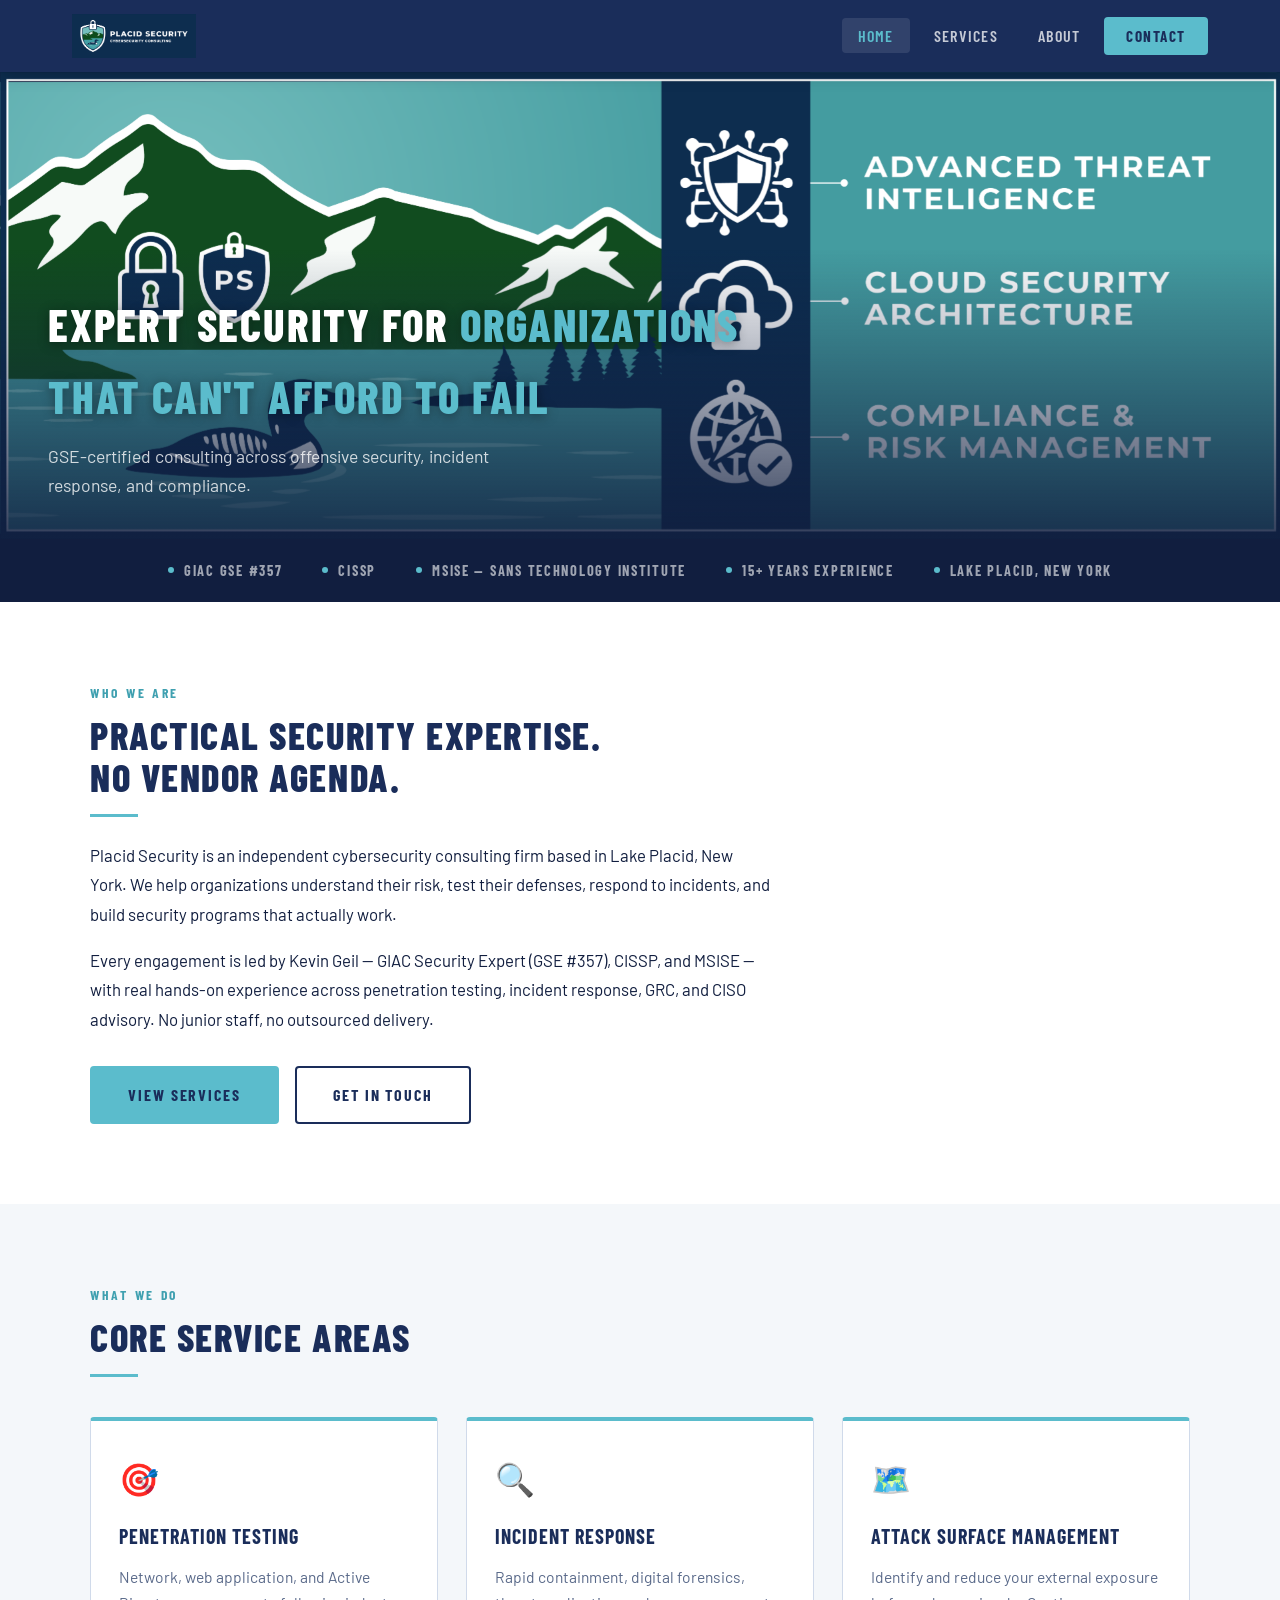
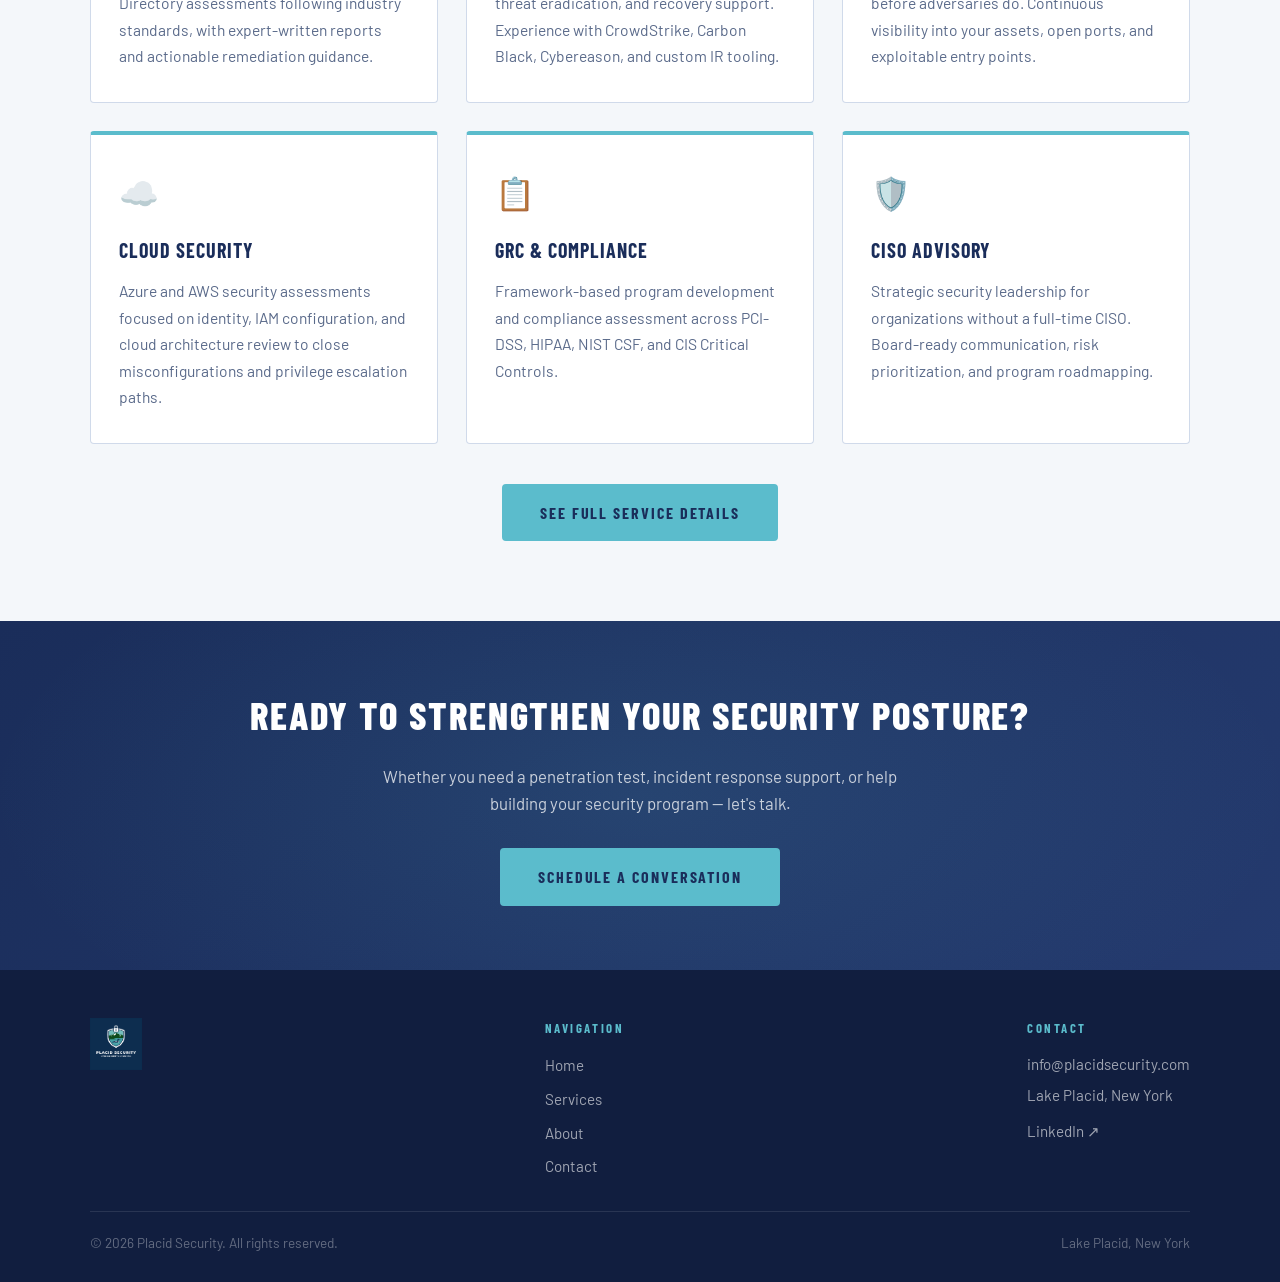
==== index.html @ 0de11780 "Initial site" ====
<!DOCTYPE html>
<html lang="en">
<head>
  <meta charset="UTF-8">
  <meta name="viewport" content="width=device-width, initial-scale=1.0">
  <title>Placid Security — Cybersecurity Consulting</title>
  <meta name="description" content="Expert cybersecurity consulting — penetration testing, incident response, GRC, and CISO advisory — from a GIAC GSE-certified practitioner.">
  <link rel="stylesheet" href="assets/style.css">
  <link rel="icon" type="image/png" href="assets/images/logo-icon-darkblue.png">
</head>
<body>

  <!-- NAV -->
  <nav class="nav">
    <div class="nav-inner">
      <a class="nav-logo" href="index.html">
        <img src="assets/images/logo-horizontal-darkblue.png" alt="Placid Security">
      </a>
      <button class="nav-toggle" id="navToggle" aria-label="Toggle menu">
        <span></span><span></span><span></span>
      </button>
      <ul class="nav-links" id="navLinks">
        <li><a href="index.html" class="active">Home</a></li>
        <li><a href="services.html">Services</a></li>
        <li><a href="about.html">About</a></li>
        <li><a href="contact.html" class="nav-cta">Contact</a></li>
      </ul>
    </div>
  </nav>

  <!-- HERO -->
  <section class="hero">
    <!-- TODO: Replace with updated hero image when designer delivers corrected version
         Updated text should read: Attack Surface Management / Cloud Security Architecture / Compliance & Risk Management -->
    <img class="hero-banner" src="assets/images/hero-banner.png" alt="Placid Security — Cybersecurity Consulting">
    <div class="hero-overlay">
      <div class="hero-tagline">Expert security for <span>organizations that can't afford to fail</span></div>
      <div class="hero-sub">GSE-certified consulting across offensive security, incident response, and compliance.</div>
    </div>
  </section>

  <!-- TRUST BAR -->
  <div class="trust-bar">
    <div class="trust-item">GIAC GSE #357</div>
    <div class="trust-item">CISSP</div>
    <div class="trust-item">MSISE — SANS Technology Institute</div>
    <div class="trust-item">15+ Years Experience</div>
    <div class="trust-item">Lake Placid, New York</div>
  </div>

  <!-- INTRO -->
  <section class="section">
    <div class="section-inner">
      <div class="section-label">Who We Are</div>
      <h2 class="section-title">Practical security expertise.<br>No vendor agenda.</h2>
      <hr class="section-title-rule">
      <div class="section-body">
        <p>Placid Security is an independent cybersecurity consulting firm based in Lake Placid, New York. We help organizations understand their risk, test their defenses, respond to incidents, and build security programs that actually work.</p>
        <p>Every engagement is led by Kevin Geil — GIAC Security Expert (GSE #357), CISSP, and MSISE — with real hands-on experience across penetration testing, incident response, GRC, and CISO advisory. No junior staff, no outsourced delivery.</p>
      </div>
      <div style="margin-top: 32px; display: flex; gap: 16px; flex-wrap: wrap;">
        <a href="services.html" class="btn btn-primary">View Services</a>
        <a href="contact.html" class="btn btn-outline" style="color: var(--navy); border-color: var(--navy);">Get In Touch</a>
      </div>
    </div>
  </section>

  <!-- SERVICES PREVIEW -->
  <section class="section section--alt">
    <div class="section-inner">
      <div class="section-label">What We Do</div>
      <h2 class="section-title">Core Service Areas</h2>
      <hr class="section-title-rule">
      <div class="services-grid">
        <div class="service-card">
          <div class="service-icon">🎯</div>
          <h3>Penetration Testing</h3>
          <p>Network, web application, and Active Directory assessments following industry standards, with expert-written reports and actionable remediation guidance.</p>
        </div>
        <div class="service-card">
          <div class="service-icon">🔍</div>
          <h3>Incident Response</h3>
          <p>Rapid containment, digital forensics, threat eradication, and recovery support. Experience with CrowdStrike, Carbon Black, Cybereason, and custom IR tooling.</p>
        </div>
        <div class="service-card">
          <div class="service-icon">🗺️</div>
          <h3>Attack Surface Management</h3>
          <p>Identify and reduce your external exposure before adversaries do. Continuous visibility into your assets, open ports, and exploitable entry points.</p>
        </div>
        <div class="service-card">
          <div class="service-icon">☁️</div>
          <h3>Cloud Security</h3>
          <p>Azure and AWS security assessments focused on identity, IAM configuration, and cloud architecture review to close misconfigurations and privilege escalation paths.</p>
        </div>
        <div class="service-card">
          <div class="service-icon">📋</div>
          <h3>GRC &amp; Compliance</h3>
          <p>Framework-based program development and compliance assessment across PCI-DSS, HIPAA, NIST CSF, and CIS Critical Controls.</p>
        </div>
        <div class="service-card">
          <div class="service-icon">🛡️</div>
          <h3>CISO Advisory</h3>
          <p>Strategic security leadership for organizations without a full-time CISO. Board-ready communication, risk prioritization, and program roadmapping.</p>
        </div>
      </div>
      <div style="margin-top: 40px; text-align: center;">
        <a href="services.html" class="btn btn-primary">See Full Service Details</a>
      </div>
    </div>
  </section>

  <!-- CTA BAND -->
  <section class="cta-band">
    <h2>Ready to strengthen your security posture?</h2>
    <p>Whether you need a penetration test, incident response support, or help building your security program — let's talk.</p>
    <a href="contact.html" class="btn btn-primary">Schedule a Conversation</a>
  </section>

  <!-- FOOTER -->
  <footer class="footer">
    <div class="footer-inner">
      <div class="footer-top">
        <div class="footer-logo">
          <img src="assets/images/logo-stacked-darkblue.png" alt="Placid Security">
        </div>
        <div class="footer-nav">
          <h4>Navigation</h4>
          <ul>
            <li><a href="index.html">Home</a></li>
            <li><a href="services.html">Services</a></li>
            <li><a href="about.html">About</a></li>
            <li><a href="contact.html">Contact</a></li>
          </ul>
        </div>
        <div class="footer-contact">
          <h4>Contact</h4>
          <p><a href="mailto:info@placidsecurity.com">info@placidsecurity.com</a></p>
          <p>Lake Placid, New York</p>
          <p style="margin-top: 12px;"><a href="https://www.linkedin.com/in/kevin-geil" target="_blank" rel="noopener">LinkedIn ↗</a></p>
        </div>
      </div>
      <div class="footer-bottom">
        <p class="footer-copy">&copy; 2026 Placid Security. All rights reserved.</p>
        <p class="footer-copy">Lake Placid, New York</p>
      </div>
    </div>
  </footer>

  <script>
    document.getElementById('navToggle').addEventListener('click', function() {
      document.getElementById('navLinks').classList.toggle('open');
    });
  </script>
</body>
</html>
---- assets/style.css ----
/* ============================================
   PLACID SECURITY — Global Stylesheet
   Color palette extracted from brand assets:
   --navy:   #1a2d5a  (dark navy)
   --teal:   #5bbccc  (lake teal)
   --green:  #1e6b3a  (mountain green)
   --white:  #ffffff
   ============================================ */

@import url('https://fonts.googleapis.com/css2?family=Barlow+Condensed:wght@600;700;800&family=Barlow:wght@400;500;600&display=swap');

:root {
  --navy:        #1a2d5a;
  --navy-dark:   #111e3f;
  --navy-light:  #243a6e;
  --teal:        #5bbccc;
  --teal-light:  #7dd4e0;
  --teal-dark:   #3fa0b0;
  --green:       #1e6b3a;
  --white:       #ffffff;
  --off-white:   #f4f7fa;
  --text-dark:   #111e3f;
  --text-muted:  #5a6a8a;
  --border:      #d0daea;

  --font-display: 'Barlow Condensed', sans-serif;
  --font-body:    'Barlow', sans-serif;

  --nav-height: 72px;
  --section-pad: 80px;
  --radius: 4px;
  --shadow: 0 4px 24px rgba(26,45,90,0.12);
  --shadow-lg: 0 12px 48px rgba(26,45,90,0.20);
}

*, *::before, *::after { box-sizing: border-box; margin: 0; padding: 0; }

html { scroll-behavior: smooth; }

body {
  font-family: var(--font-body);
  color: var(--text-dark);
  background: var(--white);
  line-height: 1.6;
  -webkit-font-smoothing: antialiased;
}

img { display: block; max-width: 100%; }
a { color: inherit; text-decoration: none; }

/* ---- NAVIGATION ---- */
.nav {
  position: sticky;
  top: 0;
  z-index: 100;
  background: var(--navy);
  height: var(--nav-height);
  display: flex;
  align-items: center;
  box-shadow: 0 2px 16px rgba(0,0,0,0.25);
}

.nav-inner {
  width: 100%;
  max-width: 1200px;
  margin: 0 auto;
  padding: 0 32px;
  display: flex;
  align-items: center;
  justify-content: space-between;
}

.nav-logo img {
  height: 44px;
  width: auto;
}

.nav-links {
  display: flex;
  gap: 8px;
  list-style: none;
}

.nav-links a {
  font-family: var(--font-display);
  font-size: 1rem;
  font-weight: 600;
  letter-spacing: 0.08em;
  text-transform: uppercase;
  color: rgba(255,255,255,0.75);
  padding: 8px 16px;
  border-radius: var(--radius);
  transition: color 0.2s, background 0.2s;
}

.nav-links a:hover,
.nav-links a.active {
  color: var(--white);
  background: rgba(255,255,255,0.1);
}

.nav-links a.active {
  color: var(--teal);
}

.nav-cta {
  font-family: var(--font-display) !important;
  font-size: 0.95rem !important;
  font-weight: 700 !important;
  letter-spacing: 0.1em !important;
  text-transform: uppercase !important;
  background: var(--teal) !important;
  color: var(--navy) !important;
  padding: 10px 22px !important;
  border-radius: var(--radius) !important;
  transition: background 0.2s, transform 0.15s !important;
}

.nav-cta:hover {
  background: var(--teal-light) !important;
  color: var(--navy) !important;
  transform: translateY(-1px);
}

/* Mobile nav toggle */
.nav-toggle {
  display: none;
  flex-direction: column;
  gap: 5px;
  cursor: pointer;
  padding: 4px;
  background: none;
  border: none;
}
.nav-toggle span {
  display: block;
  width: 24px;
  height: 2px;
  background: var(--white);
  border-radius: 2px;
  transition: all 0.3s;
}

/* ---- HERO ---- */
.hero {
  position: relative;
  width: 100%;
  overflow: hidden;
  background: var(--navy-dark);
}

.hero-banner {
  width: 100%;
  height: auto;
  display: block;
  max-height: 600px;
  object-fit: cover;
  object-position: center;
  opacity: 0;
  animation: fadeIn 0.8s ease 0.2s forwards;
}

.hero-overlay {
  position: absolute;
  bottom: 0;
  left: 0;
  right: 0;
  padding: 40px 48px;
  background: linear-gradient(to top, rgba(17,30,63,0.85) 0%, transparent 100%);
}

.hero-tagline {
  font-family: var(--font-display);
  font-size: clamp(1.8rem, 3.5vw, 2.8rem);
  font-weight: 800;
  letter-spacing: 0.04em;
  text-transform: uppercase;
  color: var(--white);
  text-shadow: 0 2px 12px rgba(0,0,0,0.4);
  max-width: 700px;
}

.hero-tagline span {
  color: var(--teal);
}

.hero-sub {
  margin-top: 10px;
  font-size: 1.1rem;
  color: rgba(255,255,255,0.8);
  max-width: 500px;
}

/* ---- PAGE HEADER (non-home pages) ---- */
.page-header {
  background: var(--navy);
  padding: 56px 32px;
  text-align: center;
}

.page-header h1 {
  font-family: var(--font-display);
  font-size: clamp(2rem, 4vw, 3rem);
  font-weight: 800;
  letter-spacing: 0.06em;
  text-transform: uppercase;
  color: var(--white);
}

.page-header .header-rule {
  width: 60px;
  height: 3px;
  background: var(--teal);
  margin: 16px auto 0;
  border: none;
}

/* ---- SECTIONS ---- */
.section {
  padding: var(--section-pad) 32px;
}

.section-inner {
  max-width: 1100px;
  margin: 0 auto;
}

.section-label {
  font-family: var(--font-display);
  font-size: 0.85rem;
  font-weight: 700;
  letter-spacing: 0.2em;
  text-transform: uppercase;
  color: var(--teal-dark);
  margin-bottom: 10px;
}

.section-title {
  font-family: var(--font-display);
  font-size: clamp(1.8rem, 3vw, 2.4rem);
  font-weight: 800;
  letter-spacing: 0.04em;
  text-transform: uppercase;
  color: var(--navy);
  line-height: 1.1;
}

.section-title-rule {
  width: 48px;
  height: 3px;
  background: var(--teal);
  border: none;
  margin: 16px 0 24px;
}

.section-body {
  font-size: 1.05rem;
  line-height: 1.75;
  color: var(--text-dark);
  max-width: 680px;
}

.section-body p + p { margin-top: 1em; }

/* Alternating bg */
.section--alt { background: var(--off-white); }
.section--navy {
  background: var(--navy);
  color: var(--white);
}
.section--navy .section-title { color: var(--white); }
.section--navy .section-label { color: var(--teal-light); }
.section--navy .section-body { color: rgba(255,255,255,0.85); }

/* ---- TRUST BAR (Home) ---- */
.trust-bar {
  background: var(--navy-dark);
  padding: 20px 32px;
  display: flex;
  justify-content: center;
  align-items: center;
  gap: 40px;
  flex-wrap: wrap;
}

.trust-item {
  font-family: var(--font-display);
  font-size: 0.9rem;
  font-weight: 700;
  letter-spacing: 0.12em;
  text-transform: uppercase;
  color: rgba(255,255,255,0.6);
  display: flex;
  align-items: center;
  gap: 10px;
}

.trust-item::before {
  content: '';
  display: block;
  width: 6px;
  height: 6px;
  background: var(--teal);
  border-radius: 50%;
}

/* ---- SERVICES GRID ---- */
.services-grid {
  display: grid;
  grid-template-columns: repeat(auto-fit, minmax(300px, 1fr));
  gap: 28px;
  margin-top: 40px;
}

.service-card {
  background: var(--white);
  border: 1px solid var(--border);
  border-top: 4px solid var(--teal);
  border-radius: var(--radius);
  padding: 32px 28px;
  transition: box-shadow 0.25s, transform 0.25s;
  opacity: 0;
  animation: slideUp 0.5s ease forwards;
}

.service-card:hover {
  box-shadow: var(--shadow-lg);
  transform: translateY(-4px);
}

.service-card:nth-child(1) { animation-delay: 0.05s; }
.service-card:nth-child(2) { animation-delay: 0.10s; }
.service-card:nth-child(3) { animation-delay: 0.15s; }
.service-card:nth-child(4) { animation-delay: 0.20s; }
.service-card:nth-child(5) { animation-delay: 0.25s; }
.service-card:nth-child(6) { animation-delay: 0.30s; }
.service-card:nth-child(7) { animation-delay: 0.35s; }

.service-icon {
  font-size: 2rem;
  margin-bottom: 16px;
}

.service-card h3 {
  font-family: var(--font-display);
  font-size: 1.25rem;
  font-weight: 700;
  letter-spacing: 0.05em;
  text-transform: uppercase;
  color: var(--navy);
  margin-bottom: 12px;
}

.service-card p {
  font-size: 0.975rem;
  line-height: 1.7;
  color: var(--text-muted);
}

/* ---- ABOUT SPLIT ---- */
.about-split {
  display: grid;
  grid-template-columns: 1fr 1fr;
  gap: 64px;
  align-items: center;
}

.about-photo {
  display: flex;
  justify-content: center;
  align-items: center;
}

.about-logo-display {
  width: 280px;
  filter: drop-shadow(0 8px 32px rgba(26,45,90,0.2));
}

.creds-list {
  margin-top: 24px;
  display: flex;
  flex-wrap: wrap;
  gap: 10px;
}

.cred-tag {
  font-family: var(--font-display);
  font-size: 0.8rem;
  font-weight: 700;
  letter-spacing: 0.1em;
  text-transform: uppercase;
  background: var(--navy);
  color: var(--white);
  padding: 6px 14px;
  border-radius: 2px;
}

.cred-tag--teal {
  background: var(--teal);
  color: var(--navy);
}

/* ---- CTA BAND ---- */
.cta-band {
  background: linear-gradient(135deg, var(--navy) 0%, var(--navy-light) 100%);
  padding: 64px 32px;
  text-align: center;
  position: relative;
  overflow: hidden;
}

.cta-band::before {
  content: '';
  position: absolute;
  top: -50%;
  left: -10%;
  width: 120%;
  height: 200%;
  background: radial-gradient(ellipse at 50% 50%, rgba(91,188,204,0.12) 0%, transparent 60%);
  pointer-events: none;
}

.cta-band h2 {
  font-family: var(--font-display);
  font-size: clamp(1.8rem, 3vw, 2.4rem);
  font-weight: 800;
  letter-spacing: 0.05em;
  text-transform: uppercase;
  color: var(--white);
  position: relative;
}

.cta-band p {
  color: rgba(255,255,255,0.75);
  margin: 16px auto 32px;
  max-width: 540px;
  font-size: 1.05rem;
  position: relative;
}

.btn {
  display: inline-block;
  font-family: var(--font-display);
  font-size: 1rem;
  font-weight: 700;
  letter-spacing: 0.12em;
  text-transform: uppercase;
  padding: 14px 36px;
  border-radius: var(--radius);
  cursor: pointer;
  transition: all 0.2s;
  border: 2px solid transparent;
  position: relative;
}

.btn-primary {
  background: var(--teal);
  color: var(--navy);
  border-color: var(--teal);
}

.btn-primary:hover {
  background: var(--teal-light);
  border-color: var(--teal-light);
  transform: translateY(-2px);
  box-shadow: 0 6px 20px rgba(91,188,204,0.35);
}

.btn-outline {
  background: transparent;
  color: var(--white);
  border-color: rgba(255,255,255,0.4);
}

.btn-outline:hover {
  border-color: var(--white);
  background: rgba(255,255,255,0.08);
}

/* ---- CONTACT FORM ---- */
.contact-layout {
  display: grid;
  grid-template-columns: 1fr 1.5fr;
  gap: 64px;
  align-items: start;
}

.contact-info h3 {
  font-family: var(--font-display);
  font-size: 1.3rem;
  font-weight: 700;
  letter-spacing: 0.05em;
  text-transform: uppercase;
  color: var(--navy);
  margin-bottom: 16px;
}

.contact-detail {
  display: flex;
  align-items: center;
  gap: 12px;
  margin-bottom: 16px;
  font-size: 1rem;
  color: var(--text-dark);
}

.contact-detail a {
  color: var(--teal-dark);
  transition: color 0.2s;
}
.contact-detail a:hover { color: var(--navy); }

.contact-icon {
  width: 38px;
  height: 38px;
  background: var(--navy);
  border-radius: 50%;
  display: flex;
  align-items: center;
  justify-content: center;
  font-size: 1rem;
  flex-shrink: 0;
}

.form-group {
  margin-bottom: 20px;
}

.form-group label {
  display: block;
  font-family: var(--font-display);
  font-size: 0.85rem;
  font-weight: 700;
  letter-spacing: 0.12em;
  text-transform: uppercase;
  color: var(--navy);
  margin-bottom: 8px;
}

.form-group input,
.form-group select,
.form-group textarea {
  width: 100%;
  padding: 12px 16px;
  border: 1.5px solid var(--border);
  border-radius: var(--radius);
  font-family: var(--font-body);
  font-size: 1rem;
  color: var(--text-dark);
  background: var(--white);
  transition: border-color 0.2s, box-shadow 0.2s;
  outline: none;
}

.form-group input:focus,
.form-group select:focus,
.form-group textarea:focus {
  border-color: var(--teal);
  box-shadow: 0 0 0 3px rgba(91,188,204,0.15);
}

.form-group textarea {
  resize: vertical;
  min-height: 140px;
}

.form-row {
  display: grid;
  grid-template-columns: 1fr 1fr;
  gap: 16px;
}

.form-submit {
  margin-top: 8px;
}

.form-success {
  display: none;
  background: #e8f7f0;
  border: 1.5px solid #2ecc71;
  border-radius: var(--radius);
  padding: 16px 20px;
  color: #1a6b3c;
  font-weight: 500;
  margin-top: 16px;
}

/* ---- FOOTER ---- */
.footer {
  background: var(--navy-dark);
  padding: 48px 32px 28px;
}

.footer-inner {
  max-width: 1100px;
  margin: 0 auto;
}

.footer-top {
  display: flex;
  justify-content: space-between;
  align-items: flex-start;
  gap: 40px;
  flex-wrap: wrap;
  padding-bottom: 32px;
  border-bottom: 1px solid rgba(255,255,255,0.1);
}

.footer-logo img {
  height: 52px;
  width: auto;
}

.footer-nav h4 {
  font-family: var(--font-display);
  font-size: 0.8rem;
  font-weight: 700;
  letter-spacing: 0.2em;
  text-transform: uppercase;
  color: var(--teal);
  margin-bottom: 14px;
}

.footer-nav ul {
  list-style: none;
  display: flex;
  flex-direction: column;
  gap: 8px;
}

.footer-nav a {
  font-size: 0.95rem;
  color: rgba(255,255,255,0.6);
  transition: color 0.2s;
}
.footer-nav a:hover { color: var(--white); }

.footer-contact h4 {
  font-family: var(--font-display);
  font-size: 0.8rem;
  font-weight: 700;
  letter-spacing: 0.2em;
  text-transform: uppercase;
  color: var(--teal);
  margin-bottom: 14px;
}

.footer-contact p {
  font-size: 0.95rem;
  color: rgba(255,255,255,0.6);
  margin-bottom: 6px;
}

.footer-contact a {
  color: rgba(255,255,255,0.6);
  transition: color 0.2s;
}
.footer-contact a:hover { color: var(--white); }

.footer-bottom {
  padding-top: 20px;
  display: flex;
  justify-content: space-between;
  align-items: center;
  flex-wrap: wrap;
  gap: 12px;
}

.footer-copy {
  font-size: 0.85rem;
  color: rgba(255,255,255,0.35);
}

/* ---- ANIMATIONS ---- */
@keyframes fadeIn {
  from { opacity: 0; }
  to   { opacity: 1; }
}

@keyframes slideUp {
  from { opacity: 0; transform: translateY(20px); }
  to   { opacity: 1; transform: translateY(0); }
}

/* ---- RESPONSIVE ---- */
@media (max-width: 900px) {
  .about-split,
  .contact-layout {
    grid-template-columns: 1fr;
    gap: 40px;
  }
  .about-photo { display: none; }
}

@media (max-width: 768px) {
  :root { --section-pad: 56px; }

  .nav-links {
    display: none;
    position: absolute;
    top: var(--nav-height);
    left: 0;
    right: 0;
    background: var(--navy-dark);
    flex-direction: column;
    padding: 16px 24px;
    gap: 4px;
    box-shadow: 0 8px 24px rgba(0,0,0,0.3);
  }

  .nav-links.open { display: flex; }
  .nav-toggle { display: flex; }

  .hero-overlay { padding: 24px 24px; }
  .form-row { grid-template-columns: 1fr; }

  .footer-top {
    flex-direction: column;
    gap: 28px;
  }

  .footer-bottom {
    flex-direction: column;
    text-align: center;
  }
}
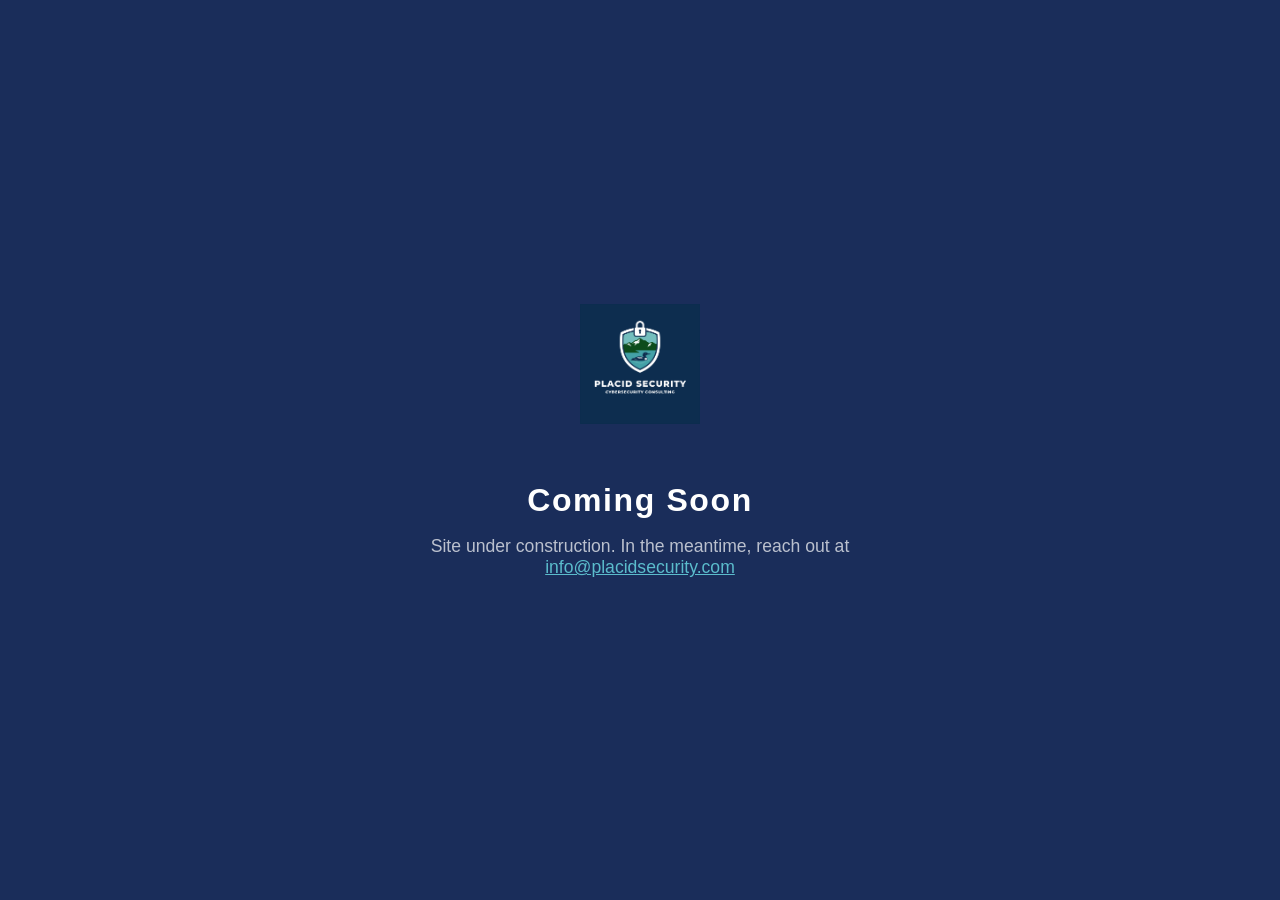
==== commit 97d203f2: "under construction" ====
--- a/index.html
+++ b/index.html
@@ -3,153 +3,22 @@
 <head>
   <meta charset="UTF-8">
   <meta name="viewport" content="width=device-width, initial-scale=1.0">
-  <title>Placid Security — Cybersecurity Consulting</title>
-  <meta name="description" content="Expert cybersecurity consulting — penetration testing, incident response, GRC, and CISO advisory — from a GIAC GSE-certified practitioner.">
-  <link rel="stylesheet" href="assets/style.css">
-  <link rel="icon" type="image/png" href="assets/images/logo-icon-darkblue.png">
+  <title>Placid Security — Coming Soon</title>
+  <style>
+    body { margin: 0; background: #1a2d5a; display: flex; align-items: center; justify-content: center; min-height: 100vh; font-family: sans-serif; }
+    .box { text-align: center; color: white; padding: 40px; }
+    img { height: 120px; margin-bottom: 32px; }
+    h1 { font-size: 2rem; letter-spacing: 0.05em; margin-bottom: 12px; }
+    p { color: rgba(255,255,255,0.7); font-size: 1.1rem; }
+    a { color: #5bbccc; }
+  </style>
 </head>
 <body>
-
-  <!-- NAV -->
-  <nav class="nav">
-    <div class="nav-inner">
-      <a class="nav-logo" href="index.html">
-        <img src="assets/images/logo-horizontal-darkblue.png" alt="Placid Security">
-      </a>
-      <button class="nav-toggle" id="navToggle" aria-label="Toggle menu">
-        <span></span><span></span><span></span>
-      </button>
-      <ul class="nav-links" id="navLinks">
-        <li><a href="index.html" class="active">Home</a></li>
-        <li><a href="services.html">Services</a></li>
-        <li><a href="about.html">About</a></li>
-        <li><a href="contact.html" class="nav-cta">Contact</a></li>
-      </ul>
-    </div>
-  </nav>
-
-  <!-- HERO -->
-  <section class="hero">
-    <!-- TODO: Replace with updated hero image when designer delivers corrected version
-         Updated text should read: Attack Surface Management / Cloud Security Architecture / Compliance & Risk Management -->
-    <img class="hero-banner" src="assets/images/hero-banner.png" alt="Placid Security — Cybersecurity Consulting">
-    <div class="hero-overlay">
-      <div class="hero-tagline">Expert security for <span>organizations that can't afford to fail</span></div>
-      <div class="hero-sub">GSE-certified consulting across offensive security, incident response, and compliance.</div>
-    </div>
-  </section>
-
-  <!-- TRUST BAR -->
-  <div class="trust-bar">
-    <div class="trust-item">GIAC GSE #357</div>
-    <div class="trust-item">CISSP</div>
-    <div class="trust-item">MSISE — SANS Technology Institute</div>
-    <div class="trust-item">15+ Years Experience</div>
-    <div class="trust-item">Lake Placid, New York</div>
+  <div class="box">
+    <img src="assets/images/logo-stacked-darkblue.png" alt="Placid Security">
+    <h1>Coming Soon</h1>
+    <p>Site under construction. In the meantime, reach out at<br>
+    <a href="mailto:info@placidsecurity.com">info@placidsecurity.com</a></p>
   </div>
-
-  <!-- INTRO -->
-  <section class="section">
-    <div class="section-inner">
-      <div class="section-label">Who We Are</div>
-      <h2 class="section-title">Practical security expertise.<br>No vendor agenda.</h2>
-      <hr class="section-title-rule">
-      <div class="section-body">
-        <p>Placid Security is an independent cybersecurity consulting firm based in Lake Placid, New York. We help organizations understand their risk, test their defenses, respond to incidents, and build security programs that actually work.</p>
-        <p>Every engagement is led by Kevin Geil — GIAC Security Expert (GSE #357), CISSP, and MSISE — with real hands-on experience across penetration testing, incident response, GRC, and CISO advisory. No junior staff, no outsourced delivery.</p>
-      </div>
-      <div style="margin-top: 32px; display: flex; gap: 16px; flex-wrap: wrap;">
-        <a href="services.html" class="btn btn-primary">View Services</a>
-        <a href="contact.html" class="btn btn-outline" style="color: var(--navy); border-color: var(--navy);">Get In Touch</a>
-      </div>
-    </div>
-  </section>
-
-  <!-- SERVICES PREVIEW -->
-  <section class="section section--alt">
-    <div class="section-inner">
-      <div class="section-label">What We Do</div>
-      <h2 class="section-title">Core Service Areas</h2>
-      <hr class="section-title-rule">
-      <div class="services-grid">
-        <div class="service-card">
-          <div class="service-icon">🎯</div>
-          <h3>Penetration Testing</h3>
-          <p>Network, web application, and Active Directory assessments following industry standards, with expert-written reports and actionable remediation guidance.</p>
-        </div>
-        <div class="service-card">
-          <div class="service-icon">🔍</div>
-          <h3>Incident Response</h3>
-          <p>Rapid containment, digital forensics, threat eradication, and recovery support. Experience with CrowdStrike, Carbon Black, Cybereason, and custom IR tooling.</p>
-        </div>
-        <div class="service-card">
-          <div class="service-icon">🗺️</div>
-          <h3>Attack Surface Management</h3>
-          <p>Identify and reduce your external exposure before adversaries do. Continuous visibility into your assets, open ports, and exploitable entry points.</p>
-        </div>
-        <div class="service-card">
-          <div class="service-icon">☁️</div>
-          <h3>Cloud Security</h3>
-          <p>Azure and AWS security assessments focused on identity, IAM configuration, and cloud architecture review to close misconfigurations and privilege escalation paths.</p>
-        </div>
-        <div class="service-card">
-          <div class="service-icon">📋</div>
-          <h3>GRC &amp; Compliance</h3>
-          <p>Framework-based program development and compliance assessment across PCI-DSS, HIPAA, NIST CSF, and CIS Critical Controls.</p>
-        </div>
-        <div class="service-card">
-          <div class="service-icon">🛡️</div>
-          <h3>CISO Advisory</h3>
-          <p>Strategic security leadership for organizations without a full-time CISO. Board-ready communication, risk prioritization, and program roadmapping.</p>
-        </div>
-      </div>
-      <div style="margin-top: 40px; text-align: center;">
-        <a href="services.html" class="btn btn-primary">See Full Service Details</a>
-      </div>
-    </div>
-  </section>
-
-  <!-- CTA BAND -->
-  <section class="cta-band">
-    <h2>Ready to strengthen your security posture?</h2>
-    <p>Whether you need a penetration test, incident response support, or help building your security program — let's talk.</p>
-    <a href="contact.html" class="btn btn-primary">Schedule a Conversation</a>
-  </section>
-
-  <!-- FOOTER -->
-  <footer class="footer">
-    <div class="footer-inner">
-      <div class="footer-top">
-        <div class="footer-logo">
-          <img src="assets/images/logo-stacked-darkblue.png" alt="Placid Security">
-        </div>
-        <div class="footer-nav">
-          <h4>Navigation</h4>
-          <ul>
-            <li><a href="index.html">Home</a></li>
-            <li><a href="services.html">Services</a></li>
-            <li><a href="about.html">About</a></li>
-            <li><a href="contact.html">Contact</a></li>
-          </ul>
-        </div>
-        <div class="footer-contact">
-          <h4>Contact</h4>
-          <p><a href="mailto:info@placidsecurity.com">info@placidsecurity.com</a></p>
-          <p>Lake Placid, New York</p>
-          <p style="margin-top: 12px;"><a href="https://www.linkedin.com/in/kevin-geil" target="_blank" rel="noopener">LinkedIn ↗</a></p>
-        </div>
-      </div>
-      <div class="footer-bottom">
-        <p class="footer-copy">&copy; 2026 Placid Security. All rights reserved.</p>
-        <p class="footer-copy">Lake Placid, New York</p>
-      </div>
-    </div>
-  </footer>
-
-  <script>
-    document.getElementById('navToggle').addEventListener('click', function() {
-      document.getElementById('navLinks').classList.toggle('open');
-    });
-  </script>
 </body>
 </html>
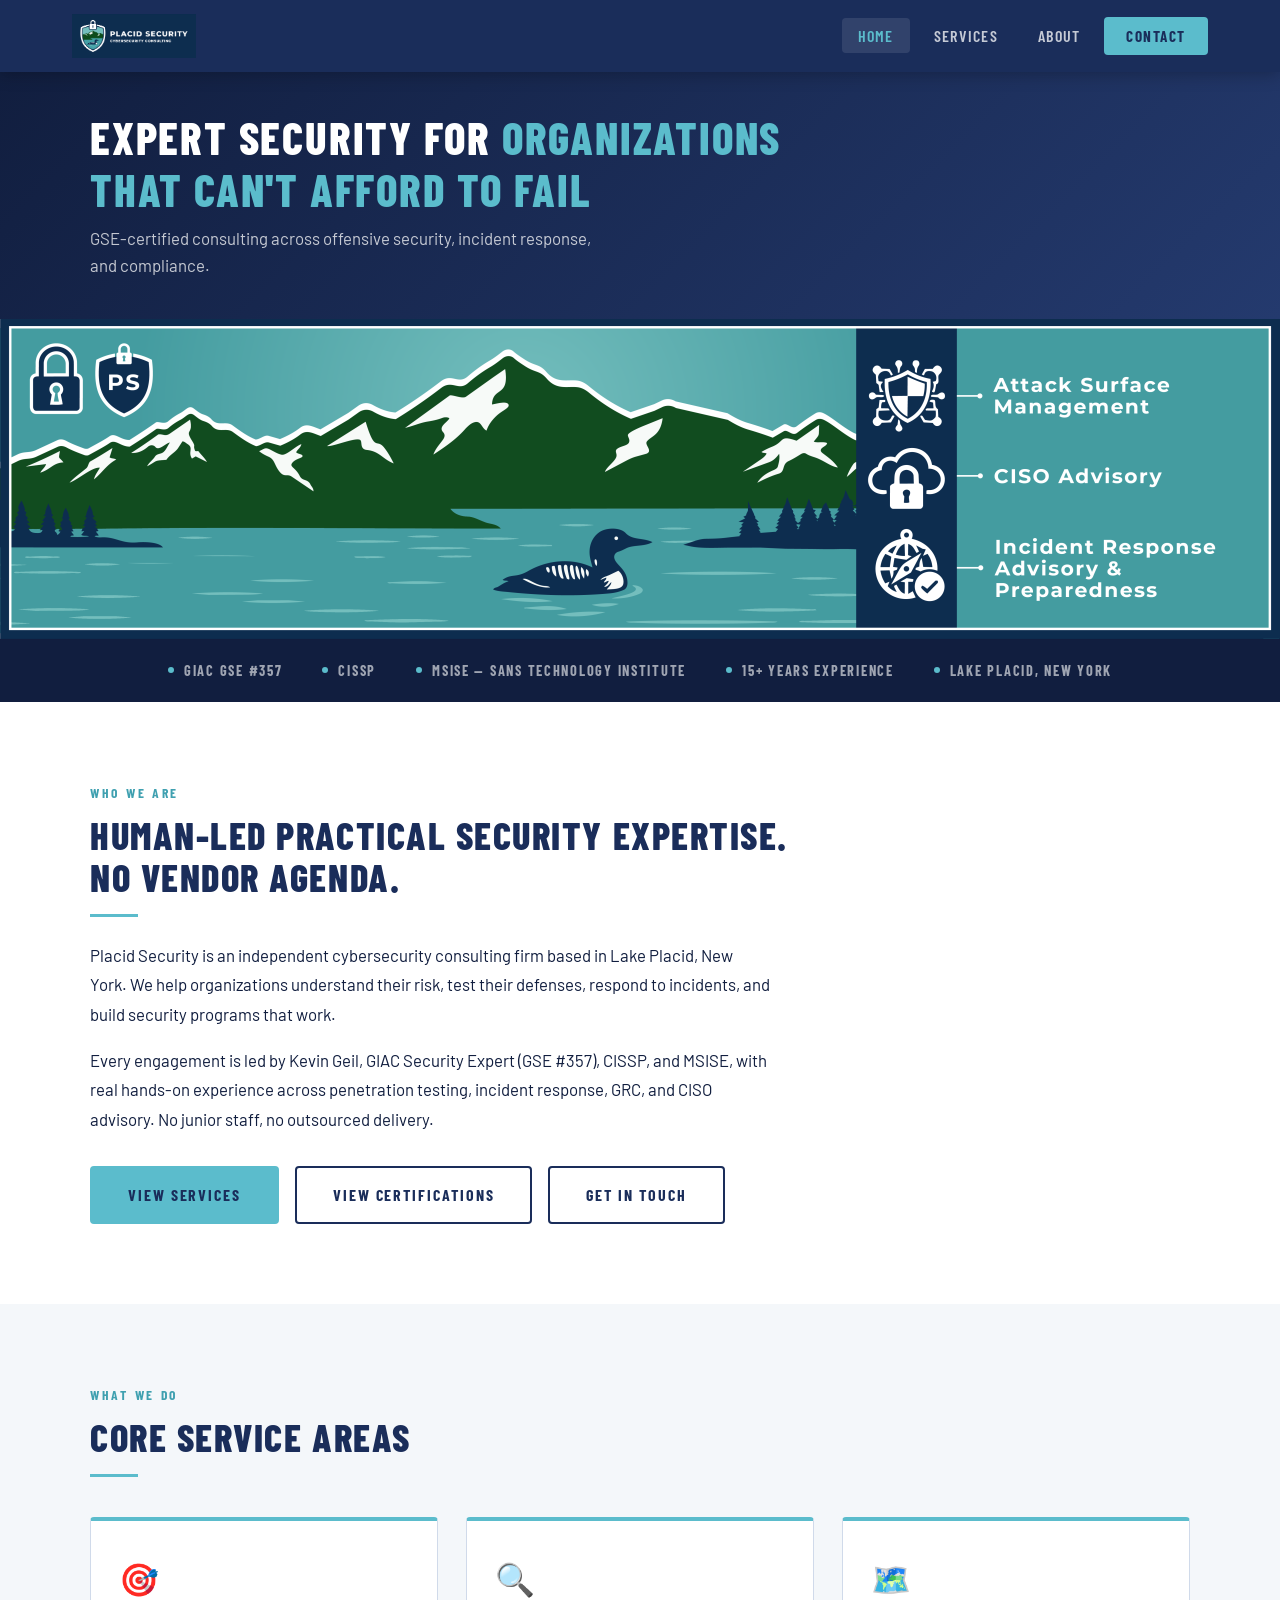
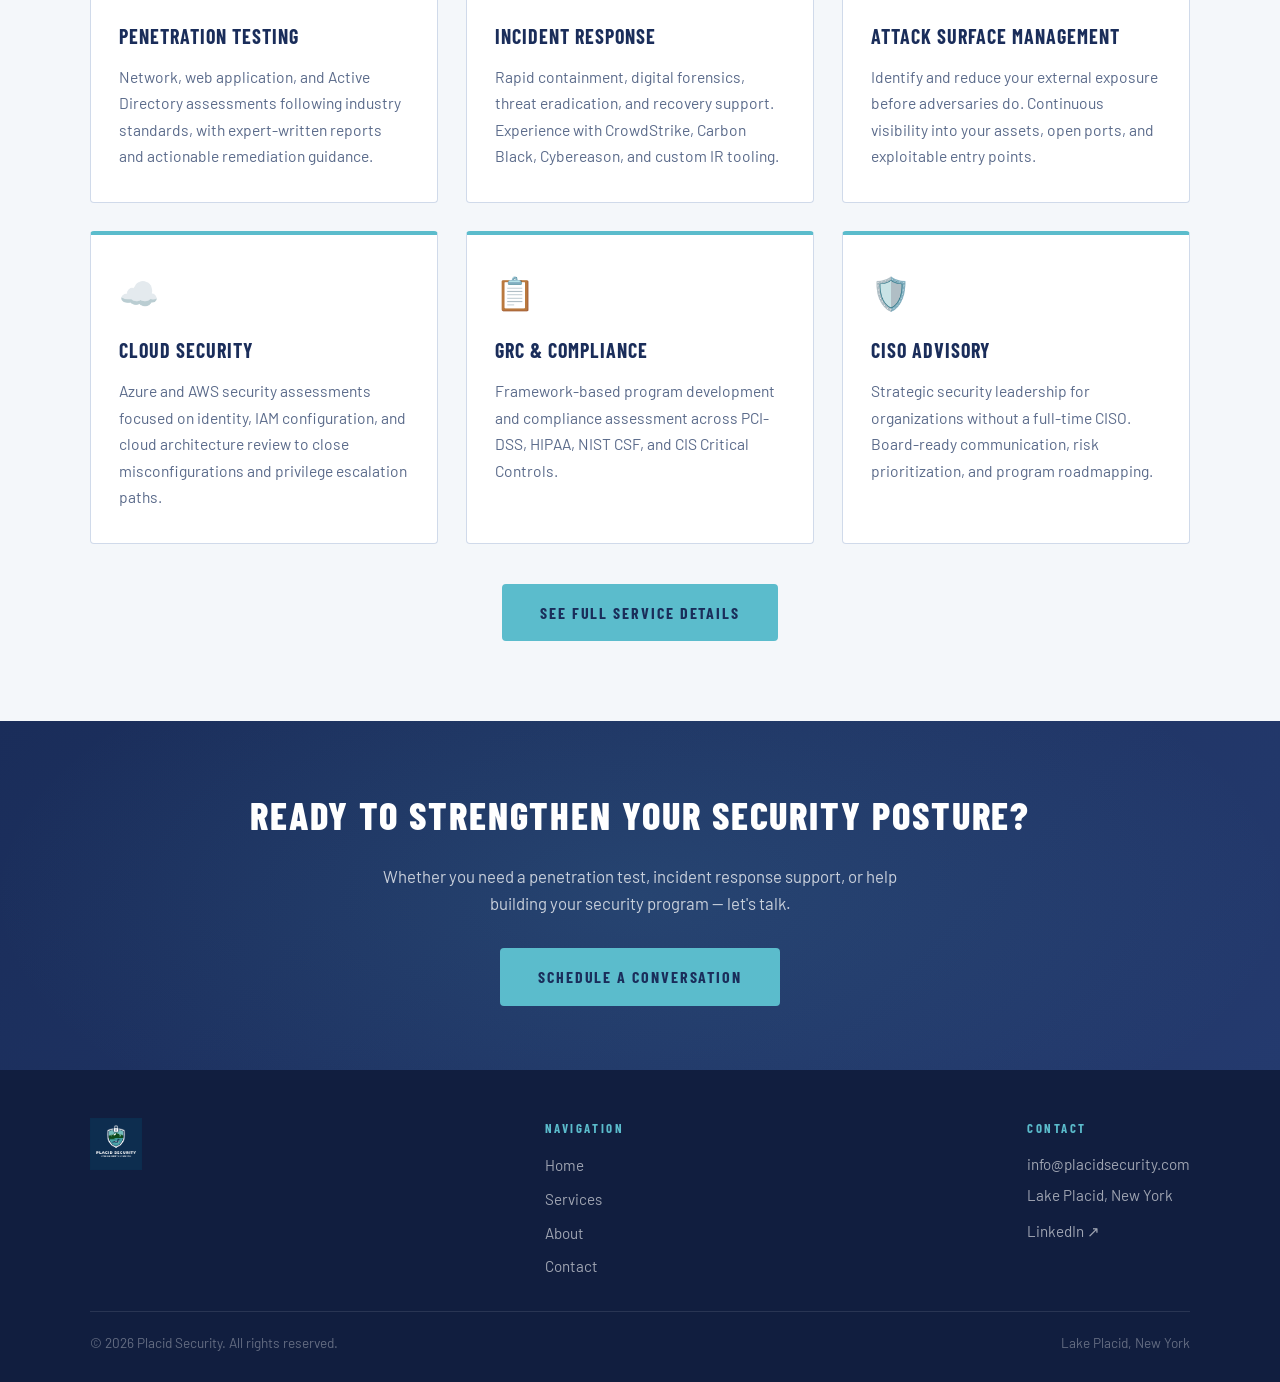
==== commit 80ec75b0: "website update" ====
--- a/index.html
+++ b/index.html
@@ -3,22 +3,165 @@
 <head>
   <meta charset="UTF-8">
   <meta name="viewport" content="width=device-width, initial-scale=1.0">
-  <title>Placid Security — Coming Soon</title>
-  <style>
-    body { margin: 0; background: #1a2d5a; display: flex; align-items: center; justify-content: center; min-height: 100vh; font-family: sans-serif; }
-    .box { text-align: center; color: white; padding: 40px; }
-    img { height: 120px; margin-bottom: 32px; }
-    h1 { font-size: 2rem; letter-spacing: 0.05em; margin-bottom: 12px; }
-    p { color: rgba(255,255,255,0.7); font-size: 1.1rem; }
-    a { color: #5bbccc; }
-  </style>
+  <title>Placid Security — Cybersecurity Consulting</title>
+  <meta name="description" content="Expert cybersecurity consulting, penetration testing, incident response, GRC, and CISO advisory, from a GIAC GSE-certified practitioner.">
+  <link rel="stylesheet" href="assets/style.css">
+  <link rel="icon" type="image/png" href="assets/images/logo-icon-darkblue.png">
 </head>
+<!-- Google tag (gtag.js) -->
+<script async src="https://www.googletagmanager.com/gtag/js?id=G-L8BX655W50"></script>
+<script>
+  window.dataLayer = window.dataLayer || [];
+  function gtag(){dataLayer.push(arguments);}
+  gtag('js', new Date());
+
+  gtag('config', 'G-L8BX655W50');
+</script>
+
 <body>
-  <div class="box">
-    <img src="assets/images/logo-stacked-darkblue.png" alt="Placid Security">
-    <h1>Coming Soon</h1>
-    <p>Site under construction. In the meantime, reach out at<br>
-    <a href="mailto:info@placidsecurity.com">info@placidsecurity.com</a></p>
+
+  <!-- NAV -->
+  <nav class="nav">
+    <div class="nav-inner">
+      <a class="nav-logo" href="index.html">
+        <img src="assets/images/logo-horizontal-darkblue.png" alt="Placid Security">
+      </a>
+      <button class="nav-toggle" id="navToggle" aria-label="Toggle menu">
+        <span></span><span></span><span></span>
+      </button>
+      <ul class="nav-links" id="navLinks">
+        <li><a href="index.html" class="active">Home</a></li>
+        <li><a href="services.html">Services</a></li>
+        <li><a href="about.html">About</a></li>
+        <li><a href="contact.html" class="nav-cta">Contact</a></li>
+      </ul>
+    </div>
+  </nav>
+
+  <!-- HERO -->
+  <section class="hero">
+    <div class="hero-headline">
+      <div class="hero-headline-inner">
+        <div class="hero-tagline">Expert security for <span>organizations that can't afford to fail</span></div>
+        <div class="hero-sub">GSE-certified consulting across offensive security, incident response, and compliance.</div>
+      </div>
+    </div>
+    <!-- TODO: Replace with updated hero image when designer delivers corrected version -->
+    <img class="hero-banner" src="assets/images/hero-banner.png" alt="Placid Security — Cybersecurity Consulting">
+  </section>
+
+  <!-- TRUST BAR -->
+  <div class="trust-bar">
+    <div class="trust-item">GIAC GSE #357</div>
+    <div class="trust-item">CISSP</div>
+    <div class="trust-item">MSISE — SANS Technology Institute</div>
+    <div class="trust-item">15+ Years Experience</div>
+    <div class="trust-item">Lake Placid, New York</div>
   </div>
+
+  <!-- INTRO -->
+  <section class="section">
+    <div class="section-inner">
+      <div class="section-label">Who We Are</div>
+      <h2 class="section-title">Human-led Practical security expertise.<br>No vendor agenda.</h2>
+      <hr class="section-title-rule">
+      <div class="section-body">
+        <p>Placid Security is an independent cybersecurity consulting firm based in Lake Placid, New York. We help organizations understand their risk, test their defenses, respond to incidents, and build security programs that work.</p>
+        <p>Every engagement is led by Kevin Geil, GIAC Security Expert (GSE #357), CISSP, and MSISE, with real hands-on experience across penetration testing, incident response, GRC, and CISO advisory. No junior staff, no outsourced delivery.</p>
+      </div>
+      <div style="margin-top: 32px; display: flex; gap: 16px; flex-wrap: wrap;">
+        <a href="services.html" class="btn btn-primary">View Services</a>
+        <a href="certifications.html" class="btn btn-outline" style="color: var(--navy); border-color: var(--navy);">View Certifications</a>
+        <a href="contact.html" class="btn btn-outline" style="color: var(--navy); border-color: var(--navy);">Get In Touch</a>
+      </div>
+    </div>
+  </section>
+
+  <!-- SERVICES PREVIEW -->
+  <section class="section section--alt">
+    <div class="section-inner">
+      <div class="section-label">What We Do</div>
+      <h2 class="section-title">Core Service Areas</h2>
+      <hr class="section-title-rule">
+      <div class="services-grid">
+        <div class="service-card">
+          <div class="service-icon">🎯</div>
+          <h3>Penetration Testing</h3>
+          <p>Network, web application, and Active Directory assessments following industry standards, with expert-written reports and actionable remediation guidance.</p>
+        </div>
+        <div class="service-card">
+          <div class="service-icon">🔍</div>
+          <h3>Incident Response</h3>
+          <p>Rapid containment, digital forensics, threat eradication, and recovery support. Experience with CrowdStrike, Carbon Black, Cybereason, and custom IR tooling.</p>
+        </div>
+        <div class="service-card">
+          <div class="service-icon">🗺️</div>
+          <h3>Attack Surface Management</h3>
+          <p>Identify and reduce your external exposure before adversaries do. Continuous visibility into your assets, open ports, and exploitable entry points.</p>
+        </div>
+        <div class="service-card">
+          <div class="service-icon">☁️</div>
+          <h3>Cloud Security</h3>
+          <p>Azure and AWS security assessments focused on identity, IAM configuration, and cloud architecture review to close misconfigurations and privilege escalation paths.</p>
+        </div>
+        <div class="service-card">
+          <div class="service-icon">📋</div>
+          <h3>GRC &amp; Compliance</h3>
+          <p>Framework-based program development and compliance assessment across PCI-DSS, HIPAA, NIST CSF, and CIS Critical Controls.</p>
+        </div>
+        <div class="service-card">
+          <div class="service-icon">🛡️</div>
+          <h3>CISO Advisory</h3>
+          <p>Strategic security leadership for organizations without a full-time CISO. Board-ready communication, risk prioritization, and program roadmapping.</p>
+        </div>
+      </div>
+      <div style="margin-top: 40px; text-align: center;">
+        <a href="services.html" class="btn btn-primary">See Full Service Details</a>
+      </div>
+    </div>
+  </section>
+
+  <!-- CTA BAND -->
+  <section class="cta-band">
+    <h2>Ready to strengthen your security posture?</h2>
+    <p>Whether you need a penetration test, incident response support, or help building your security program — let's talk.</p>
+    <a href="contact.html" class="btn btn-primary">Schedule a Conversation</a>
+  </section>
+
+  <!-- FOOTER -->
+  <footer class="footer">
+    <div class="footer-inner">
+      <div class="footer-top">
+        <div class="footer-logo">
+          <img src="assets/images/logo-stacked-darkblue.png" alt="Placid Security">
+        </div>
+        <div class="footer-nav">
+          <h4>Navigation</h4>
+          <ul>
+            <li><a href="index.html">Home</a></li>
+            <li><a href="services.html">Services</a></li>
+            <li><a href="about.html">About</a></li>
+            <li><a href="contact.html">Contact</a></li>
+          </ul>
+        </div>
+        <div class="footer-contact">
+          <h4>Contact</h4>
+          <p><a href="mailto:info@placidsecurity.com">info@placidsecurity.com</a></p>
+          <p>Lake Placid, New York</p>
+          <p style="margin-top: 12px;"><a href="https://www.linkedin.com/in/kevin-geil" target="_blank" rel="noopener">LinkedIn ↗</a></p>
+        </div>
+      </div>
+      <div class="footer-bottom">
+        <p class="footer-copy">&copy; 2026 Placid Security. All rights reserved.</p>
+        <p class="footer-copy">Lake Placid, New York</p>
+      </div>
+    </div>
+  </footer>
+
+  <script>
+    document.getElementById('navToggle').addEventListener('click', function() {
+      document.getElementById('navLinks').classList.toggle('open');
+    });
+  </script>
 </body>
 </html>
--- a/assets/style.css
+++ b/assets/style.css
@@ -0,0 +1,727 @@
+/* ============================================
+   PLACID SECURITY — Global Stylesheet
+   Color palette extracted from brand assets:
+   --navy:   #1a2d5a  (dark navy)
+   --teal:   #5bbccc  (lake teal)
+   --green:  #1e6b3a  (mountain green)
+   --white:  #ffffff
+   ============================================ */
+
+@import url('https://fonts.googleapis.com/css2?family=Barlow+Condensed:wght@600;700;800&family=Barlow:wght@400;500;600&display=swap');
+
+:root {
+  --navy:        #1a2d5a;
+  --navy-dark:   #111e3f;
+  --navy-light:  #243a6e;
+  --teal:        #5bbccc;
+  --teal-light:  #7dd4e0;
+  --teal-dark:   #3fa0b0;
+  --green:       #1e6b3a;
+  --white:       #ffffff;
+  --off-white:   #f4f7fa;
+  --text-dark:   #111e3f;
+  --text-muted:  #5a6a8a;
+  --border:      #d0daea;
+
+  --font-display: 'Barlow Condensed', sans-serif;
+  --font-body:    'Barlow', sans-serif;
+
+  --nav-height: 72px;
+  --section-pad: 80px;
+  --radius: 4px;
+  --shadow: 0 4px 24px rgba(26,45,90,0.12);
+  --shadow-lg: 0 12px 48px rgba(26,45,90,0.20);
+}
+
+*, *::before, *::after { box-sizing: border-box; margin: 0; padding: 0; }
+
+html { scroll-behavior: smooth; }
+
+body {
+  font-family: var(--font-body);
+  color: var(--text-dark);
+  background: var(--white);
+  line-height: 1.6;
+  -webkit-font-smoothing: antialiased;
+}
+
+img { display: block; max-width: 100%; }
+a { color: inherit; text-decoration: none; }
+
+/* ---- NAVIGATION ---- */
+.nav {
+  position: sticky;
+  top: 0;
+  z-index: 100;
+  background: var(--navy);
+  height: var(--nav-height);
+  display: flex;
+  align-items: center;
+  box-shadow: 0 2px 16px rgba(0,0,0,0.25);
+}
+
+.nav-inner {
+  width: 100%;
+  max-width: 1200px;
+  margin: 0 auto;
+  padding: 0 32px;
+  display: flex;
+  align-items: center;
+  justify-content: space-between;
+}
+
+.nav-logo img {
+  height: 44px;
+  width: auto;
+}
+
+.nav-links {
+  display: flex;
+  gap: 8px;
+  list-style: none;
+}
+
+.nav-links a {
+  font-family: var(--font-display);
+  font-size: 1rem;
+  font-weight: 600;
+  letter-spacing: 0.08em;
+  text-transform: uppercase;
+  color: rgba(255,255,255,0.75);
+  padding: 8px 16px;
+  border-radius: var(--radius);
+  transition: color 0.2s, background 0.2s;
+}
+
+.nav-links a:hover,
+.nav-links a.active {
+  color: var(--white);
+  background: rgba(255,255,255,0.1);
+}
+
+.nav-links a.active {
+  color: var(--teal);
+}
+
+.nav-cta {
+  font-family: var(--font-display) !important;
+  font-size: 0.95rem !important;
+  font-weight: 700 !important;
+  letter-spacing: 0.1em !important;
+  text-transform: uppercase !important;
+  background: var(--teal) !important;
+  color: var(--navy) !important;
+  padding: 10px 22px !important;
+  border-radius: var(--radius) !important;
+  transition: background 0.2s, transform 0.15s !important;
+}
+
+.nav-cta:hover {
+  background: var(--teal-light) !important;
+  color: var(--navy) !important;
+  transform: translateY(-1px);
+}
+
+/* Mobile nav toggle */
+.nav-toggle {
+  display: none;
+  flex-direction: column;
+  gap: 5px;
+  cursor: pointer;
+  padding: 4px;
+  background: none;
+  border: none;
+}
+.nav-toggle span {
+  display: block;
+  width: 24px;
+  height: 2px;
+  background: var(--white);
+  border-radius: 2px;
+  transition: all 0.3s;
+}
+
+/* ---- HERO ---- */
+.hero {
+  width: 100%;
+  background: var(--navy-dark);
+}
+
+.hero-headline {
+  background: linear-gradient(135deg, var(--navy-dark) 0%, var(--navy-light) 100%);
+  padding: 40px 32px;
+}
+
+.hero-headline-inner {
+  max-width: 1100px;
+  margin: 0 auto;
+  opacity: 0;
+  animation: fadeIn 0.6s ease 0.1s forwards;
+}
+
+.hero-tagline {
+  font-family: var(--font-display);
+  font-size: clamp(1.8rem, 3.5vw, 2.8rem);
+  font-weight: 800;
+  letter-spacing: 0.04em;
+  text-transform: uppercase;
+  color: var(--white);
+  max-width: 760px;
+  line-height: 1.15;
+}
+
+.hero-tagline span {
+  color: var(--teal);
+}
+
+.hero-sub {
+  margin-top: 10px;
+  font-size: 1.05rem;
+  color: rgba(255,255,255,0.75);
+  max-width: 520px;
+}
+
+.hero-banner {
+  width: 100%;
+  height: auto;
+  display: block;
+  max-height: 420px;
+  object-fit: cover;
+  object-position: center;
+  opacity: 0;
+  animation: fadeIn 0.8s ease 0.3s forwards;
+}
+
+/* ---- PAGE HEADER (non-home pages) ---- */
+.page-header {
+  background: var(--navy);
+  padding: 56px 32px;
+  text-align: center;
+}
+
+.page-header h1 {
+  font-family: var(--font-display);
+  font-size: clamp(2rem, 4vw, 3rem);
+  font-weight: 800;
+  letter-spacing: 0.06em;
+  text-transform: uppercase;
+  color: var(--white);
+}
+
+.page-header .header-rule {
+  width: 60px;
+  height: 3px;
+  background: var(--teal);
+  margin: 16px auto 0;
+  border: none;
+}
+
+/* ---- SECTIONS ---- */
+.section {
+  padding: var(--section-pad) 32px;
+}
+
+.section-inner {
+  max-width: 1100px;
+  margin: 0 auto;
+}
+
+.section-label {
+  font-family: var(--font-display);
+  font-size: 0.85rem;
+  font-weight: 700;
+  letter-spacing: 0.2em;
+  text-transform: uppercase;
+  color: var(--teal-dark);
+  margin-bottom: 10px;
+}
+
+.section-title {
+  font-family: var(--font-display);
+  font-size: clamp(1.8rem, 3vw, 2.4rem);
+  font-weight: 800;
+  letter-spacing: 0.04em;
+  text-transform: uppercase;
+  color: var(--navy);
+  line-height: 1.1;
+}
+
+.section-title-rule {
+  width: 48px;
+  height: 3px;
+  background: var(--teal);
+  border: none;
+  margin: 16px 0 24px;
+}
+
+.section-body {
+  font-size: 1.05rem;
+  line-height: 1.75;
+  color: var(--text-dark);
+  max-width: 680px;
+}
+
+.section-body p + p { margin-top: 1em; }
+
+/* Alternating bg */
+.section--alt { background: var(--off-white); }
+.section--navy {
+  background: var(--navy);
+  color: var(--white);
+}
+.section--navy .section-title { color: var(--white); }
+.section--navy .section-label { color: var(--teal-light); }
+.section--navy .section-body { color: rgba(255,255,255,0.85); }
+
+/* ---- TRUST BAR (Home) ---- */
+.trust-bar {
+  background: var(--navy-dark);
+  padding: 20px 32px;
+  display: flex;
+  justify-content: center;
+  align-items: center;
+  gap: 40px;
+  flex-wrap: wrap;
+}
+
+.trust-item {
+  font-family: var(--font-display);
+  font-size: 0.9rem;
+  font-weight: 700;
+  letter-spacing: 0.12em;
+  text-transform: uppercase;
+  color: rgba(255,255,255,0.6);
+  display: flex;
+  align-items: center;
+  gap: 10px;
+}
+
+.trust-item::before {
+  content: '';
+  display: block;
+  width: 6px;
+  height: 6px;
+  background: var(--teal);
+  border-radius: 50%;
+}
+
+/* ---- SERVICES GRID ---- */
+.services-grid {
+  display: grid;
+  grid-template-columns: repeat(auto-fit, minmax(300px, 1fr));
+  gap: 28px;
+  margin-top: 40px;
+}
+
+.service-card {
+  background: var(--white);
+  border: 1px solid var(--border);
+  border-top: 4px solid var(--teal);
+  border-radius: var(--radius);
+  padding: 32px 28px;
+  transition: box-shadow 0.25s, transform 0.25s;
+  opacity: 0;
+  animation: slideUp 0.5s ease forwards;
+}
+
+.service-card:hover {
+  box-shadow: var(--shadow-lg);
+  transform: translateY(-4px);
+}
+
+.service-card:nth-child(1) { animation-delay: 0.05s; }
+.service-card:nth-child(2) { animation-delay: 0.10s; }
+.service-card:nth-child(3) { animation-delay: 0.15s; }
+.service-card:nth-child(4) { animation-delay: 0.20s; }
+.service-card:nth-child(5) { animation-delay: 0.25s; }
+.service-card:nth-child(6) { animation-delay: 0.30s; }
+.service-card:nth-child(7) { animation-delay: 0.35s; }
+
+.service-icon {
+  font-size: 2rem;
+  margin-bottom: 16px;
+}
+
+.service-card h3 {
+  font-family: var(--font-display);
+  font-size: 1.25rem;
+  font-weight: 700;
+  letter-spacing: 0.05em;
+  text-transform: uppercase;
+  color: var(--navy);
+  margin-bottom: 12px;
+}
+
+.service-card p {
+  font-size: 0.975rem;
+  line-height: 1.7;
+  color: var(--text-muted);
+}
+
+/* ---- ABOUT SPLIT ---- */
+.about-split {
+  display: grid;
+  grid-template-columns: 1fr 1fr;
+  gap: 64px;
+  align-items: center;
+}
+
+.about-photo {
+  display: flex;
+  justify-content: center;
+  align-items: center;
+}
+
+.about-logo-display {
+  width: 280px;
+  filter: drop-shadow(0 8px 32px rgba(26,45,90,0.2));
+}
+
+.creds-list {
+  margin-top: 24px;
+  display: flex;
+  flex-wrap: wrap;
+  gap: 10px;
+}
+
+.cred-tag {
+  font-family: var(--font-display);
+  font-size: 0.8rem;
+  font-weight: 700;
+  letter-spacing: 0.1em;
+  text-transform: uppercase;
+  background: var(--navy);
+  color: var(--white);
+  padding: 6px 14px;
+  border-radius: 2px;
+}
+
+.cred-tag--teal {
+  background: var(--teal);
+  color: var(--navy);
+}
+
+/* ---- CTA BAND ---- */
+.cta-band {
+  background: linear-gradient(135deg, var(--navy) 0%, var(--navy-light) 100%);
+  padding: 64px 32px;
+  text-align: center;
+  position: relative;
+  overflow: hidden;
+}
+
+.cta-band::before {
+  content: '';
+  position: absolute;
+  top: -50%;
+  left: -10%;
+  width: 120%;
+  height: 200%;
+  background: radial-gradient(ellipse at 50% 50%, rgba(91,188,204,0.12) 0%, transparent 60%);
+  pointer-events: none;
+}
+
+.cta-band h2 {
+  font-family: var(--font-display);
+  font-size: clamp(1.8rem, 3vw, 2.4rem);
+  font-weight: 800;
+  letter-spacing: 0.05em;
+  text-transform: uppercase;
+  color: var(--white);
+  position: relative;
+}
+
+.cta-band p {
+  color: rgba(255,255,255,0.75);
+  margin: 16px auto 32px;
+  max-width: 540px;
+  font-size: 1.05rem;
+  position: relative;
+}
+
+.btn {
+  display: inline-block;
+  font-family: var(--font-display);
+  font-size: 1rem;
+  font-weight: 700;
+  letter-spacing: 0.12em;
+  text-transform: uppercase;
+  padding: 14px 36px;
+  border-radius: var(--radius);
+  cursor: pointer;
+  transition: all 0.2s;
+  border: 2px solid transparent;
+  position: relative;
+}
+
+.btn-primary {
+  background: var(--teal);
+  color: var(--navy);
+  border-color: var(--teal);
+}
+
+.btn-primary:hover {
+  background: var(--teal-light);
+  border-color: var(--teal-light);
+  transform: translateY(-2px);
+  box-shadow: 0 6px 20px rgba(91,188,204,0.35);
+}
+
+.btn-outline {
+  background: transparent;
+  color: var(--white);
+  border-color: rgba(255,255,255,0.4);
+}
+
+.btn-outline:hover {
+  border-color: var(--white);
+  background: rgba(255,255,255,0.08);
+}
+
+/* ---- CONTACT FORM ---- */
+.contact-layout {
+  display: grid;
+  grid-template-columns: 1fr 1.5fr;
+  gap: 64px;
+  align-items: start;
+}
+
+.contact-info h3 {
+  font-family: var(--font-display);
+  font-size: 1.3rem;
+  font-weight: 700;
+  letter-spacing: 0.05em;
+  text-transform: uppercase;
+  color: var(--navy);
+  margin-bottom: 16px;
+}
+
+.contact-detail {
+  display: flex;
+  align-items: center;
+  gap: 12px;
+  margin-bottom: 16px;
+  font-size: 1rem;
+  color: var(--text-dark);
+}
+
+.contact-detail a {
+  color: var(--teal-dark);
+  transition: color 0.2s;
+}
+.contact-detail a:hover { color: var(--navy); }
+
+.contact-icon {
+  width: 38px;
+  height: 38px;
+  background: var(--navy);
+  border-radius: 50%;
+  display: flex;
+  align-items: center;
+  justify-content: center;
+  font-size: 1rem;
+  flex-shrink: 0;
+}
+
+.form-group {
+  margin-bottom: 20px;
+}
+
+.form-group label {
+  display: block;
+  font-family: var(--font-display);
+  font-size: 0.85rem;
+  font-weight: 700;
+  letter-spacing: 0.12em;
+  text-transform: uppercase;
+  color: var(--navy);
+  margin-bottom: 8px;
+}
+
+.form-group input,
+.form-group select,
+.form-group textarea {
+  width: 100%;
+  padding: 12px 16px;
+  border: 1.5px solid var(--border);
+  border-radius: var(--radius);
+  font-family: var(--font-body);
+  font-size: 1rem;
+  color: var(--text-dark);
+  background: var(--white);
+  transition: border-color 0.2s, box-shadow 0.2s;
+  outline: none;
+}
+
+.form-group input:focus,
+.form-group select:focus,
+.form-group textarea:focus {
+  border-color: var(--teal);
+  box-shadow: 0 0 0 3px rgba(91,188,204,0.15);
+}
+
+.form-group textarea {
+  resize: vertical;
+  min-height: 140px;
+}
+
+.form-row {
+  display: grid;
+  grid-template-columns: 1fr 1fr;
+  gap: 16px;
+}
+
+.form-submit {
+  margin-top: 8px;
+}
+
+.form-success {
+  display: none;
+  background: #e8f7f0;
+  border: 1.5px solid #2ecc71;
+  border-radius: var(--radius);
+  padding: 16px 20px;
+  color: #1a6b3c;
+  font-weight: 500;
+  margin-top: 16px;
+}
+
+/* ---- FOOTER ---- */
+.footer {
+  background: var(--navy-dark);
+  padding: 48px 32px 28px;
+}
+
+.footer-inner {
+  max-width: 1100px;
+  margin: 0 auto;
+}
+
+.footer-top {
+  display: flex;
+  justify-content: space-between;
+  align-items: flex-start;
+  gap: 40px;
+  flex-wrap: wrap;
+  padding-bottom: 32px;
+  border-bottom: 1px solid rgba(255,255,255,0.1);
+}
+
+.footer-logo img {
+  height: 52px;
+  width: auto;
+}
+
+.footer-nav h4 {
+  font-family: var(--font-display);
+  font-size: 0.8rem;
+  font-weight: 700;
+  letter-spacing: 0.2em;
+  text-transform: uppercase;
+  color: var(--teal);
+  margin-bottom: 14px;
+}
+
+.footer-nav ul {
+  list-style: none;
+  display: flex;
+  flex-direction: column;
+  gap: 8px;
+}
+
+.footer-nav a {
+  font-size: 0.95rem;
+  color: rgba(255,255,255,0.6);
+  transition: color 0.2s;
+}
+.footer-nav a:hover { color: var(--white); }
+
+.footer-contact h4 {
+  font-family: var(--font-display);
+  font-size: 0.8rem;
+  font-weight: 700;
+  letter-spacing: 0.2em;
+  text-transform: uppercase;
+  color: var(--teal);
+  margin-bottom: 14px;
+}
+
+.footer-contact p {
+  font-size: 0.95rem;
+  color: rgba(255,255,255,0.6);
+  margin-bottom: 6px;
+}
+
+.footer-contact a {
+  color: rgba(255,255,255,0.6);
+  transition: color 0.2s;
+}
+.footer-contact a:hover { color: var(--white); }
+
+.footer-bottom {
+  padding-top: 20px;
+  display: flex;
+  justify-content: space-between;
+  align-items: center;
+  flex-wrap: wrap;
+  gap: 12px;
+}
+
+.footer-copy {
+  font-size: 0.85rem;
+  color: rgba(255,255,255,0.35);
+}
+
+/* ---- ANIMATIONS ---- */
+@keyframes fadeIn {
+  from { opacity: 0; }
+  to   { opacity: 1; }
+}
+
+@keyframes slideUp {
+  from { opacity: 0; transform: translateY(20px); }
+  to   { opacity: 1; transform: translateY(0); }
+}
+
+/* ---- RESPONSIVE ---- */
+@media (max-width: 900px) {
+  .about-split,
+  .contact-layout {
+    grid-template-columns: 1fr;
+    gap: 40px;
+  }
+  .about-photo { display: none; }
+}
+
+@media (max-width: 768px) {
+  :root { --section-pad: 56px; }
+
+  .nav-links {
+    display: none;
+    position: absolute;
+    top: var(--nav-height);
+    left: 0;
+    right: 0;
+    background: var(--navy-dark);
+    flex-direction: column;
+    padding: 16px 24px;
+    gap: 4px;
+    box-shadow: 0 8px 24px rgba(0,0,0,0.3);
+  }
+
+  .nav-links.open { display: flex; }
+  .nav-toggle { display: flex; }
+
+  .hero-overlay { padding: 24px 24px; }
+  .form-row { grid-template-columns: 1fr; }
+
+  .footer-top {
+    flex-direction: column;
+    gap: 28px;
+  }
+
+  .footer-bottom {
+    flex-direction: column;
+    text-align: center;
+  }
+}
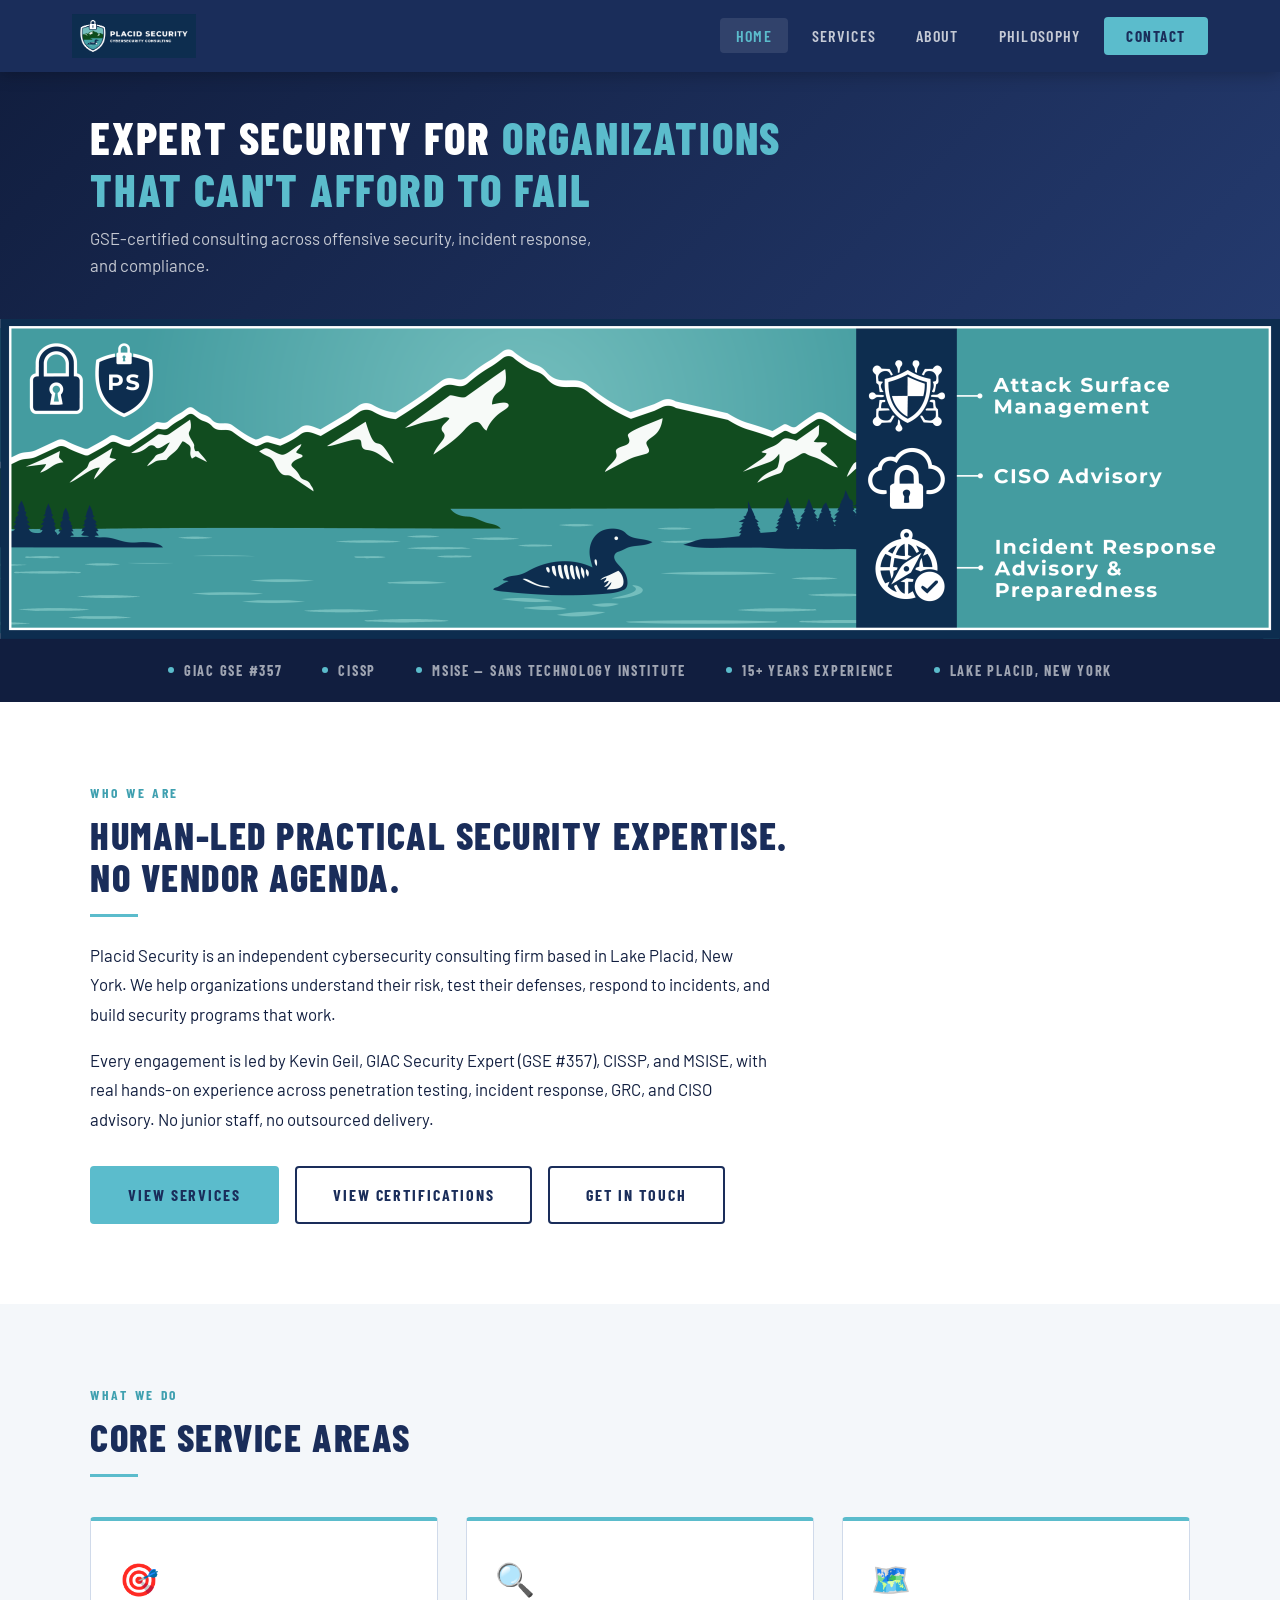
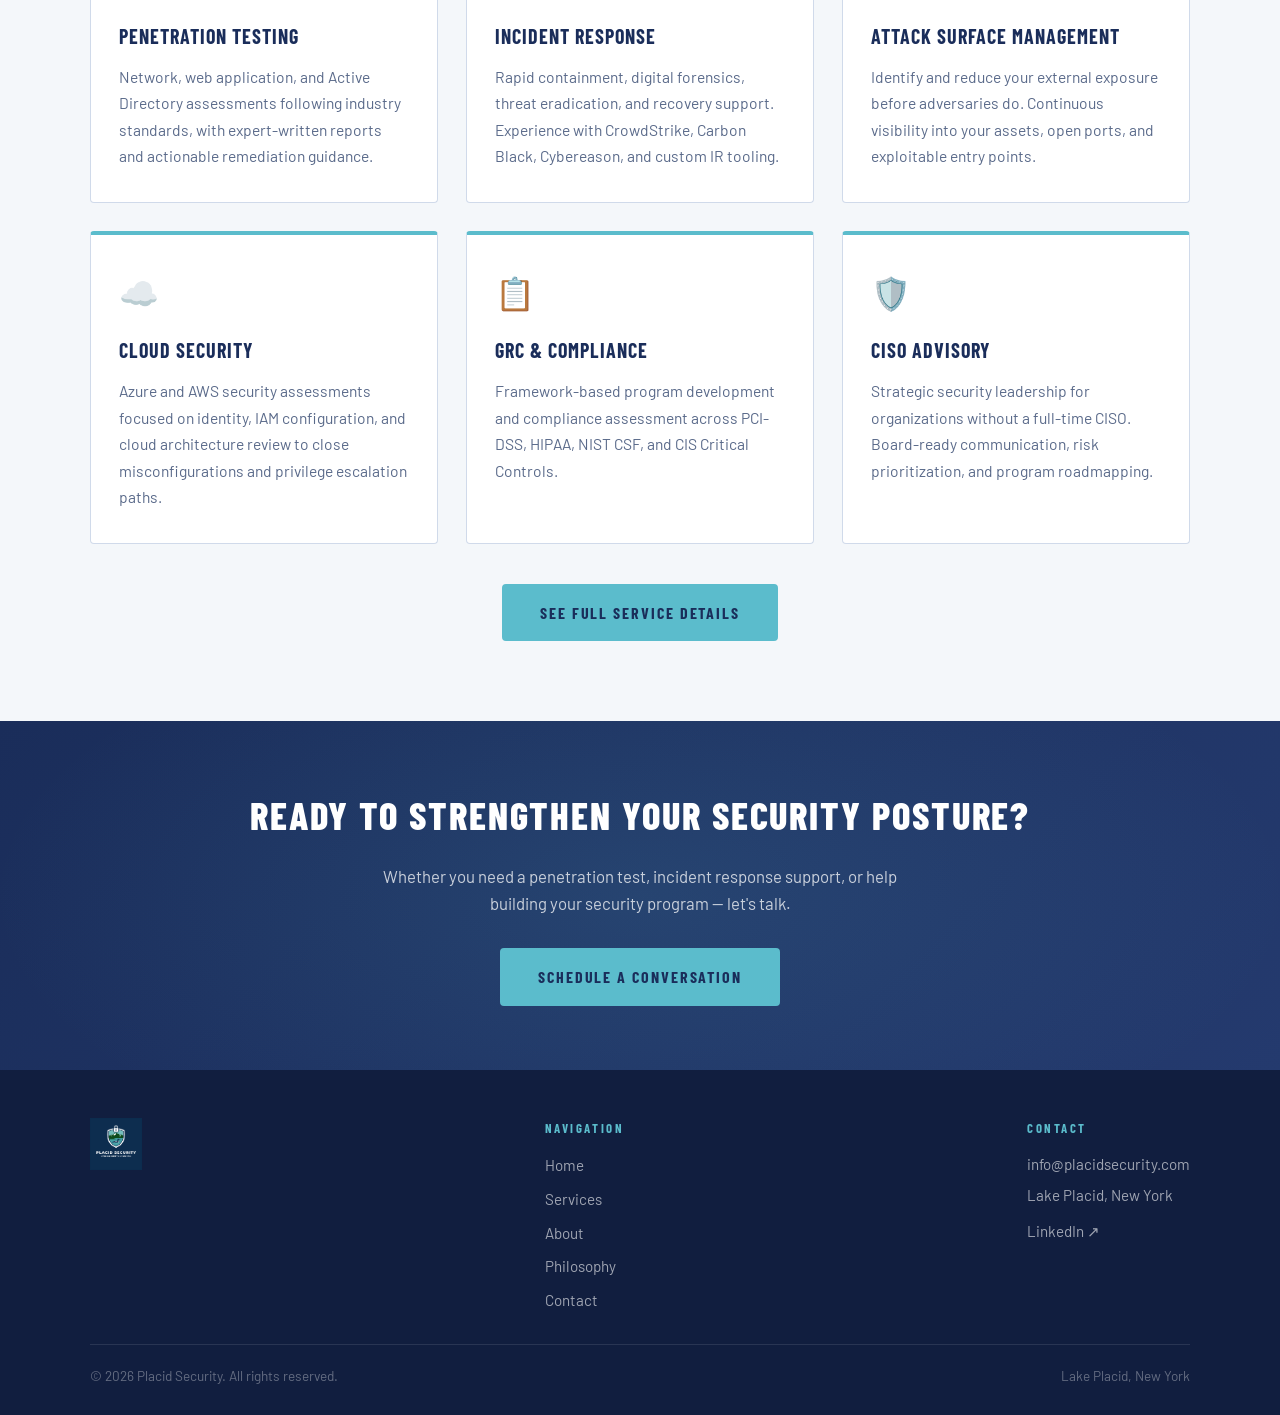
==== commit 1fdcd2fa: "Add philosophy page, edit about page" ====
--- a/index.html
+++ b/index.html
@@ -7,8 +7,7 @@
   <meta name="description" content="Expert cybersecurity consulting, penetration testing, incident response, GRC, and CISO advisory, from a GIAC GSE-certified practitioner.">
   <link rel="stylesheet" href="assets/style.css">
   <link rel="icon" type="image/png" href="assets/images/logo-icon-darkblue.png">
-</head>
-<!-- Google tag (gtag.js) -->
+  <!-- Google tag (gtag.js) -->
 <script async src="https://www.googletagmanager.com/gtag/js?id=G-L8BX655W50"></script>
 <script>
   window.dataLayer = window.dataLayer || [];
@@ -17,6 +16,8 @@
 
   gtag('config', 'G-L8BX655W50');
 </script>
+</head>
+
 
 <body>
 
@@ -33,6 +34,7 @@
         <li><a href="index.html" class="active">Home</a></li>
         <li><a href="services.html">Services</a></li>
         <li><a href="about.html">About</a></li>
+        <li><a href="philosophy.html">Philosophy</a></li>
         <li><a href="contact.html" class="nav-cta">Contact</a></li>
       </ul>
     </div>
@@ -141,6 +143,7 @@
             <li><a href="index.html">Home</a></li>
             <li><a href="services.html">Services</a></li>
             <li><a href="about.html">About</a></li>
+            <li><a href="philosophy.html">Philosophy</a></li>
             <li><a href="contact.html">Contact</a></li>
           </ul>
         </div>
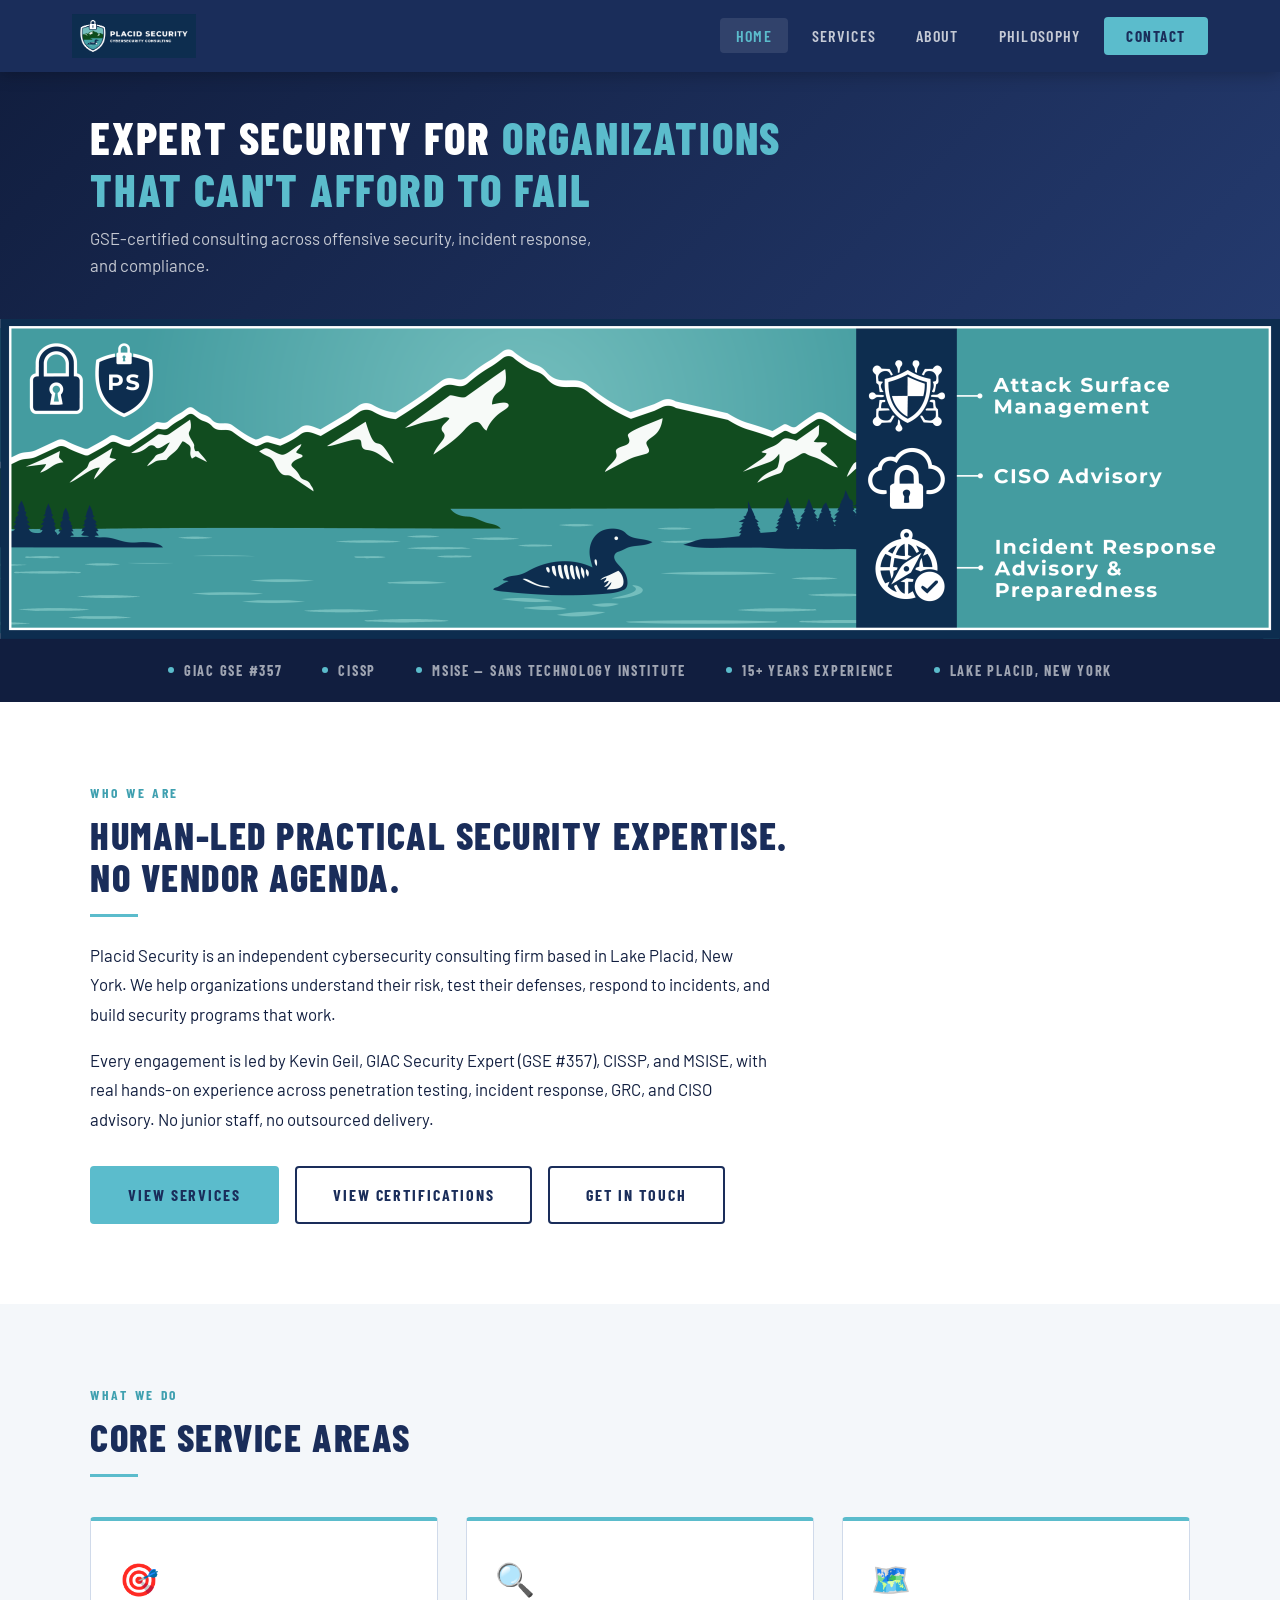
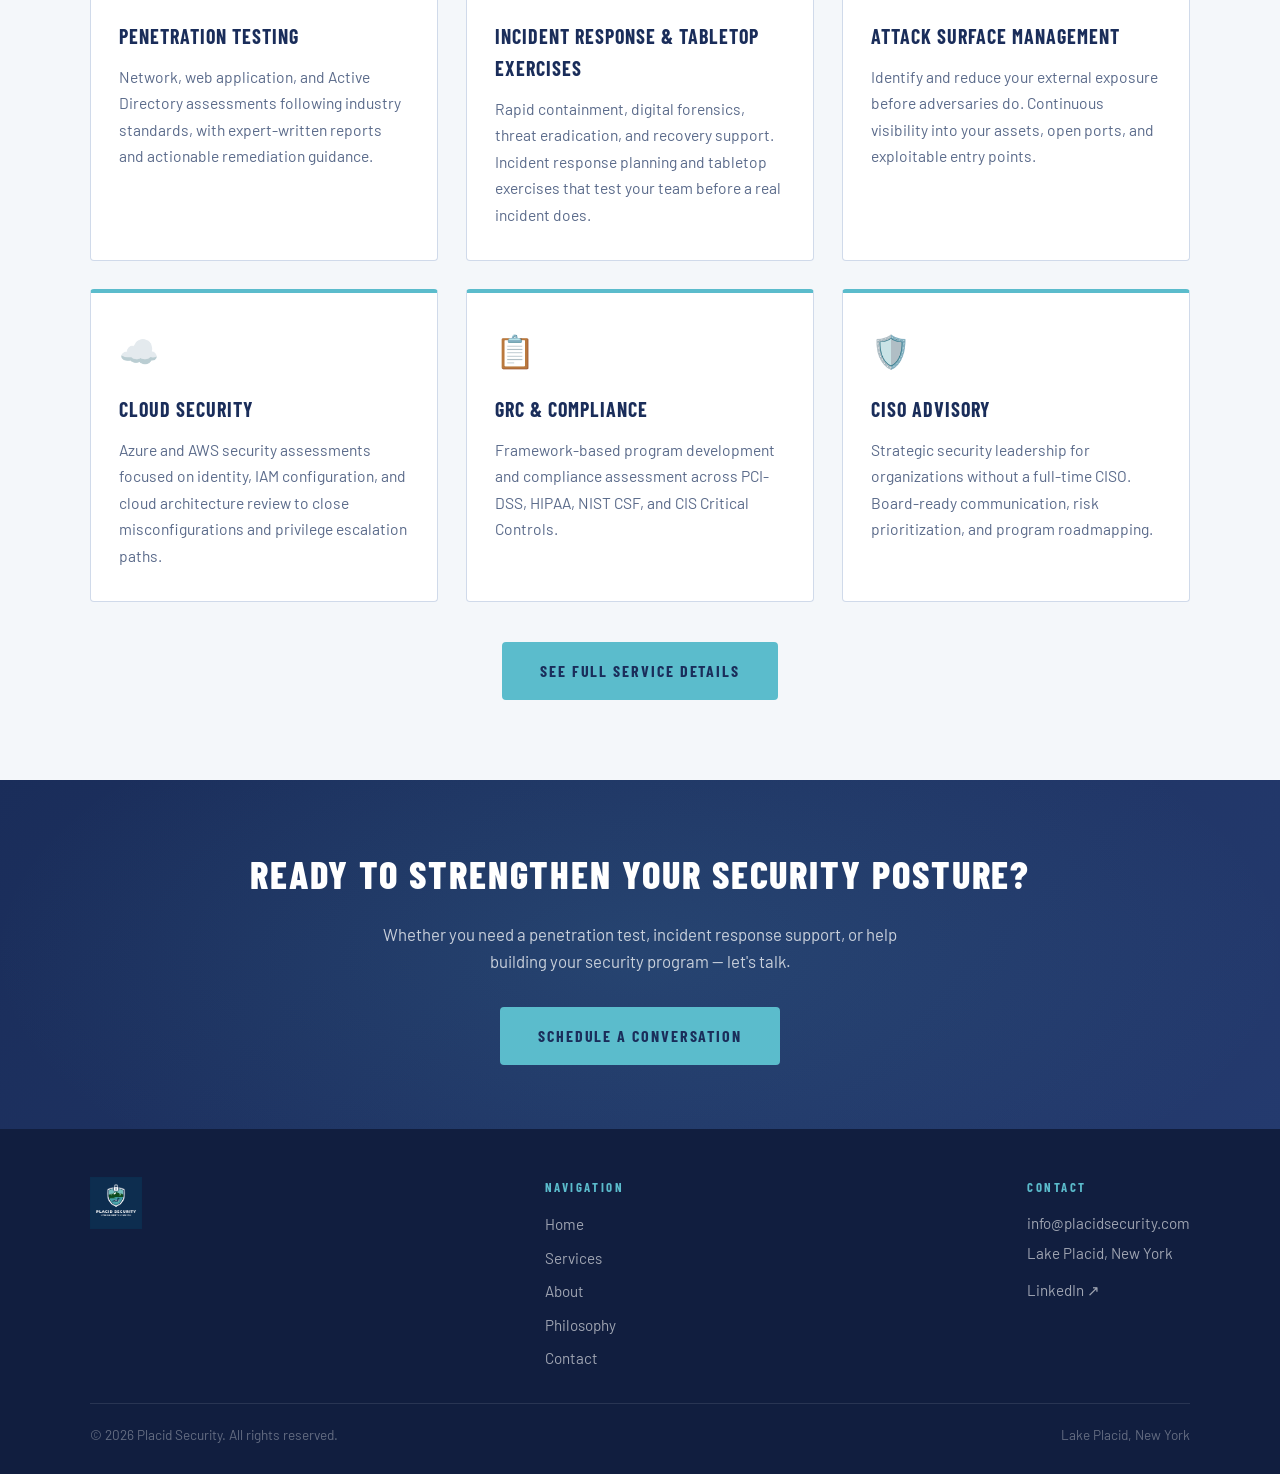
==== commit 60b1748d: "Add SECURE grant page; tabletop exercises on home page" ====
--- a/index.html
+++ b/index.html
@@ -93,8 +93,8 @@
         </div>
         <div class="service-card">
           <div class="service-icon">🔍</div>
-          <h3>Incident Response</h3>
-          <p>Rapid containment, digital forensics, threat eradication, and recovery support. Experience with CrowdStrike, Carbon Black, Cybereason, and custom IR tooling.</p>
+          <h3>Incident Response &amp; Tabletop Exercises</h3>
+          <p>Rapid containment, digital forensics, threat eradication, and recovery support. Incident response planning and tabletop exercises that test your team before a real incident does.</p>
         </div>
         <div class="service-card">
           <div class="service-icon">🗺️</div>
